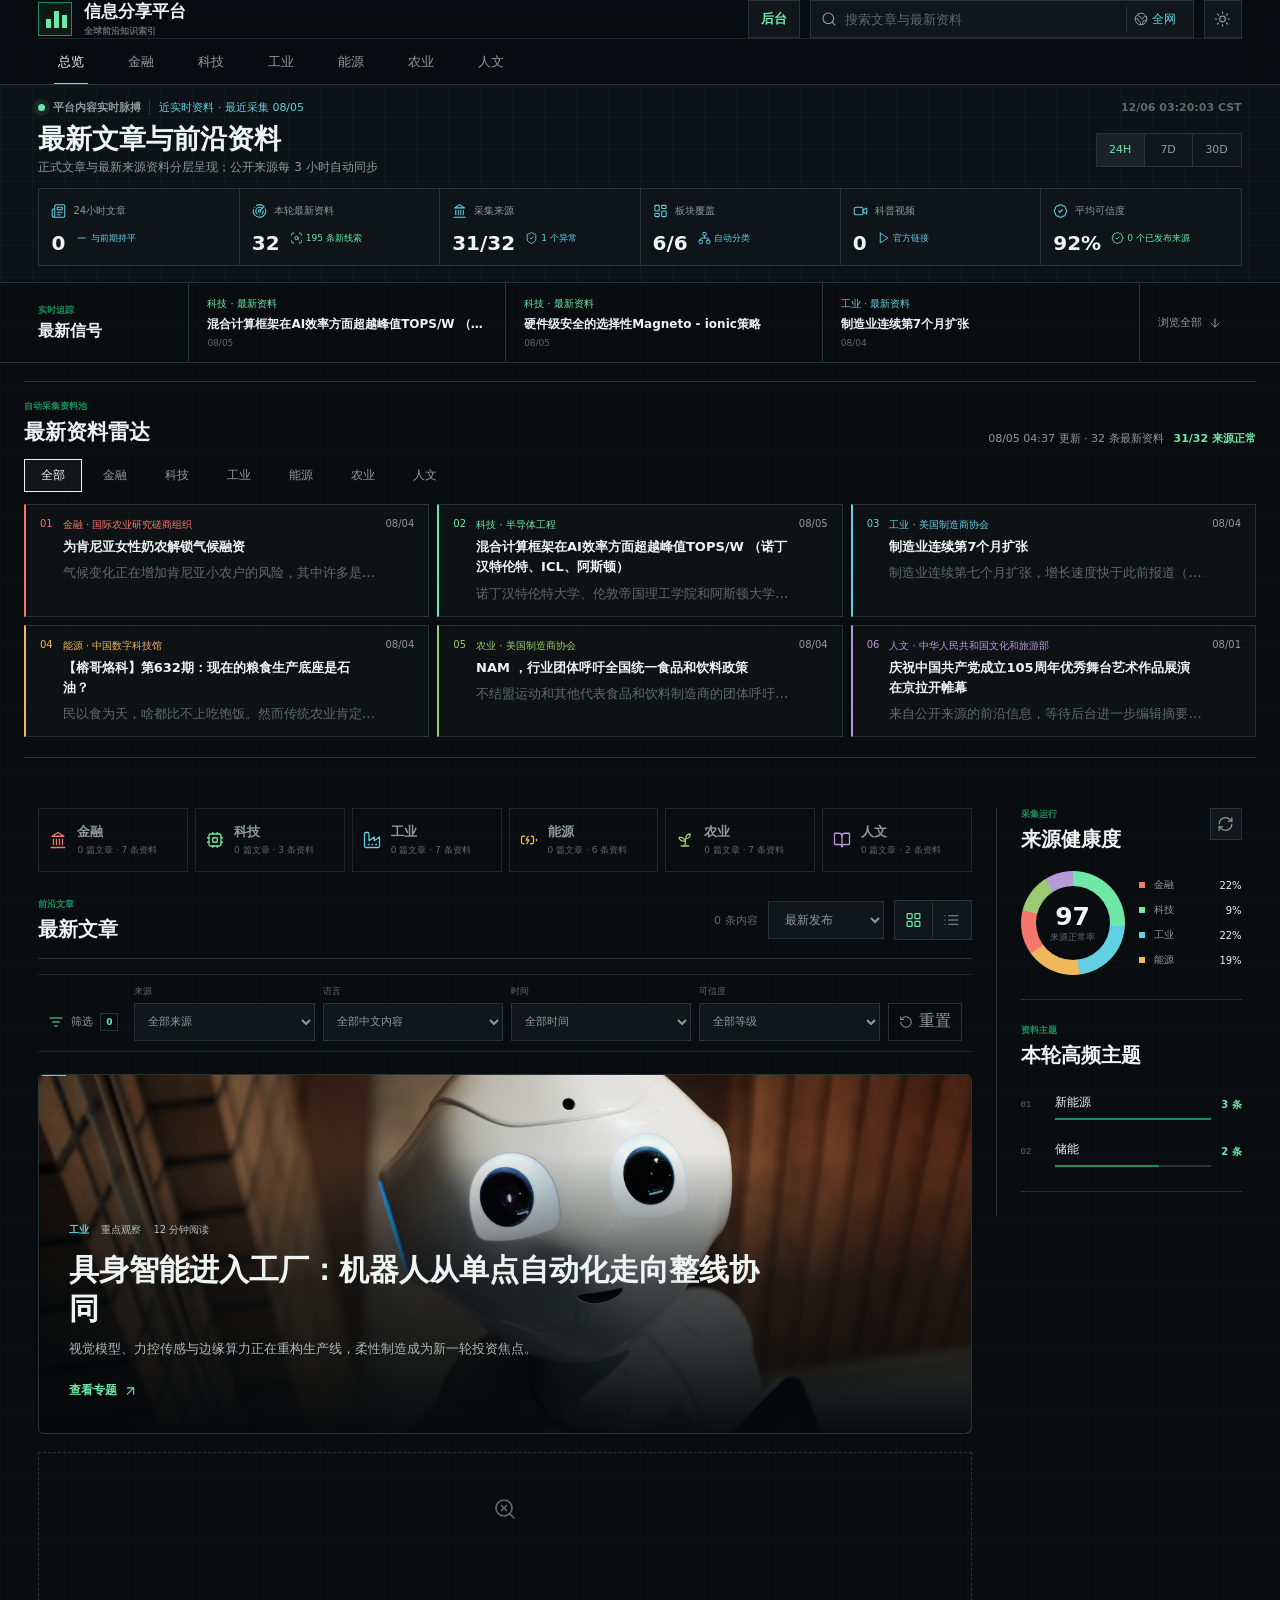
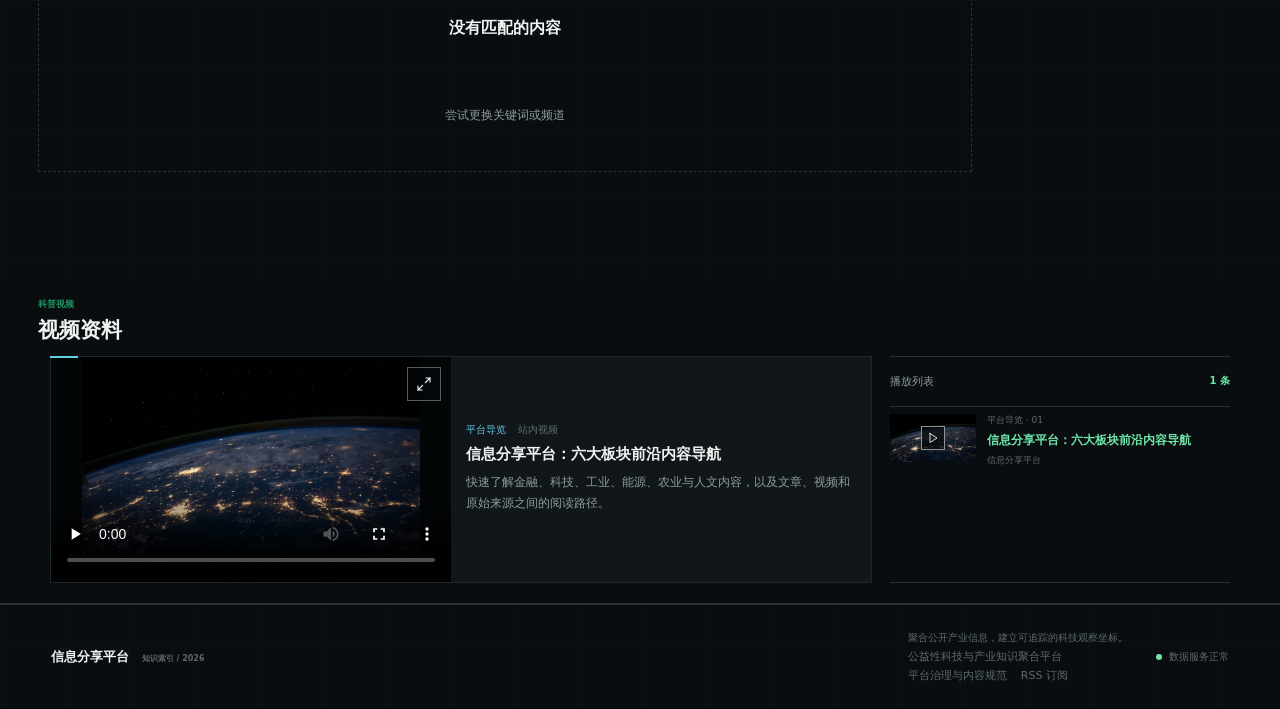
==== index.html @ 9c8ed59a "Refresh stale PWA pages after updates" ====
<!doctype html>
<html lang="zh-CN">
<head>
  <meta charset="UTF-8">
  <meta name="viewport" content="width=device-width, initial-scale=1.0">
  <meta name="description" content="信息分享平台 - 全球前沿知识聚合平台">
  <meta name="robots" content="index,follow,max-image-preview:large">
  <meta property="og:type" content="website">
  <meta property="og:site_name" content="信息分享平台">
  <meta property="og:title" content="信息分享平台 | 全球前沿知识聚合平台">
  <meta property="og:description" content="聚合金融、科技、工业、能源、农业与人文前沿信息。">
  <meta property="og:url" content="https://gzxkjpt.eu.org/">
  <meta name="twitter:card" content="summary_large_image">
  <meta name="theme-color" content="#090d10">
  <link rel="canonical" href="https://gzxkjpt.eu.org/">
  <link rel="alternate" type="application/rss+xml" title="信息分享平台 RSS" href="feed.xml">
  <link rel="alternate" type="application/feed+json" title="信息分享平台 JSON Feed" href="feed.json">
  <link rel="search" type="application/opensearchdescription+xml" title="搜索信息分享平台" href="opensearch.xml">
  <link rel="manifest" href="manifest.webmanifest">
  <link rel="icon" type="image/png" sizes="192x192" href="assets/icon-192.png">
  <link rel="apple-touch-icon" href="assets/icon-192.png">
  <title>信息分享平台 | 全球前沿知识聚合平台</title>
  <link rel="stylesheet" href="styles.css?v=17">
  <script src="cloud-config.js" defer></script>
  <script src="assets/vendor/supabase-2.111.0.min.js" defer></script>
  <script src="cloud.js" defer></script>
  <script src="content-service.js?v=12" defer></script>
  <script src="intelligence-service.js?v=1" defer></script>
  <script src="assets/vendor/lucide-0.468.0.min.js" defer></script>
  <script src="assets/vendor/hls-1.6.13.min.js" defer></script>
  <script src="pwa.js?v=3" defer></script>
  <script src="app.js?v=16" defer></script>
  <script id="siteStructuredData" type="application/ld+json">{"@context":"https://schema.org","@type":"WebSite","name":"信息分享平台","url":"https://gzxkjpt.eu.org/"}</script>
</head>
<body>
  <div class="scanline" aria-hidden="true"></div>

  <header class="topbar">
    <a class="brand" href="index.html" aria-label="信息分享平台首页">
      <span class="brand-mark" aria-hidden="true"><span></span><span></span><span></span></span>
      <span class="brand-copy">
        <strong>信息分享平台</strong>
        <small>全球前沿知识索引</small>
      </span>
    </a>

    <nav class="primary-nav" aria-label="内容频道">
      <a class="nav-tab is-active" href="index.html">总览</a>
      <a class="nav-tab" href="category.html?category=金融">金融</a>
      <a class="nav-tab" href="category.html?category=科技">科技</a>
      <a class="nav-tab" href="category.html?category=工业">工业</a>
      <a class="nav-tab" href="category.html?category=能源">能源</a>
      <a class="nav-tab" href="category.html?category=农业">农业</a>
      <a class="nav-tab" href="category.html?category=人文">人文</a>
    </nav>

    <div class="top-actions">
      <a class="admin-entry" href="admin.html" title="进入平台后台">后台</a>
      <label class="search-box" aria-label="搜索内容">
        <i data-lucide="search" aria-hidden="true"></i>
        <input id="searchInput" type="search" placeholder="搜索文章与最新资料" autocomplete="off">
        <button id="clearSearch" class="clear-search" type="button" aria-label="清空搜索" title="清空搜索">
          <i data-lucide="x" aria-hidden="true"></i>
        </button>
        <button id="externalSearchLauncher" class="external-search-launcher" type="button" aria-label="搜索站外权威资料" title="搜索站外权威资料">
          <i data-lucide="globe-2" aria-hidden="true"></i><span>全网</span>
        </button>
      </label>
      <button id="installApp" class="icon-button" type="button" aria-label="安装到设备" title="安装到设备" hidden>
        <i data-lucide="download" aria-hidden="true"></i>
      </button>
      <button id="themeToggle" class="icon-button" type="button" aria-label="切换显示模式" title="切换显示模式">
        <i data-lucide="sun" aria-hidden="true"></i>
      </button>
    </div>
  </header>

  <main>
    <section class="pulse-band" aria-labelledby="pulseTitle">
      <div class="section-kicker">
        <span class="live-dot" aria-hidden="true"></span>
        <span>平台内容实时脉搏</span>
        <span id="pulseFreshness" class="pulse-freshness">平台实时计算 · 来源每日同步</span>
        <time id="currentTime"></time>
      </div>

      <div class="pulse-heading">
        <div>
          <h1 id="pulseTitle">最新文章与前沿资料</h1>
          <p>文章优先呈现，来源资料每日自动同步；数据统计仅作为阅读辅助</p>
        </div>
        <div class="range-control" role="group" aria-label="趋势时间范围">
          <button class="range-button is-active" data-range="24h">24H</button>
          <button class="range-button" data-range="7d">7D</button>
          <button class="range-button" data-range="30d">30D</button>
        </div>
      </div>

      <div class="metrics-layout">
        <div class="metrics-grid" aria-label="平台内容实时统计">
          <article class="metric">
            <div class="metric-label"><i data-lucide="radio-tower"></i><span>近24小时新增</span></div>
            <strong>--</strong>
            <span class="metric-trend neutral"><i data-lucide="activity"></i> 正在计算</span>
            <small>当前公开内容</small>
          </article>
          <article class="metric">
            <div class="metric-label"><i data-lucide="calendar-range"></i><span>近7日新增</span></div>
            <strong>--</strong>
            <span class="metric-trend neutral"><i data-lucide="activity"></i> 正在计算</span>
            <small>滚动时间窗口</small>
          </article>
          <article class="metric">
            <div class="metric-label"><i data-lucide="landmark"></i><span>权威来源</span></div>
            <strong>--</strong>
            <span class="metric-trend neutral"><i data-lucide="shield-check"></i> 正在核验</span>
            <small>高可信公开机构</small>
          </article>
          <article class="metric">
            <div class="metric-label"><i data-lucide="layout-dashboard"></i><span>板块覆盖</span></div>
            <strong>--</strong>
            <span class="metric-trend neutral"><i data-lucide="network"></i> 正在计算</span>
            <small>当前启用板块</small>
          </article>
          <article class="metric">
            <div class="metric-label"><i data-lucide="video"></i><span>科普视频</span></div>
            <strong>--</strong>
            <span class="metric-trend neutral"><i data-lucide="play"></i> 正在计算</span>
            <small>已确认展示权限</small>
          </article>
          <article class="metric">
            <div class="metric-label"><i data-lucide="badge-check"></i><span>平均可信度</span></div>
            <strong>--</strong>
            <span class="metric-trend neutral"><i data-lucide="scan-search"></i> 正在计算</span>
            <small>公开内容平均值</small>
          </article>
        </div>

        <div class="pulse-chart" aria-label="平台内容更新趋势图">
          <div class="chart-head">
            <div>
              <span id="chartMetricLabel">内容更新活跃度</span>
              <strong id="chartValue">0 条</strong>
            </div>
            <span id="chartDelta" class="positive">正在计算</span>
          </div>
          <svg id="trendChart" viewBox="0 0 620 150" role="img" aria-label="平台内容更新折线趋势">
            <g class="chart-grid">
              <line x1="0" y1="20" x2="620" y2="20"></line>
              <line x1="0" y1="75" x2="620" y2="75"></line>
              <line x1="0" y1="130" x2="620" y2="130"></line>
            </g>
            <path id="chartArea" class="chart-area" d=""></path>
            <polyline id="chartLine" class="chart-line" points=""></polyline>
            <g id="chartDots"></g>
          </svg>
          <div id="chartLabels" class="chart-labels"></div>
        </div>
      </div>
      <div class="pulse-category-map">
        <div class="pulse-category-head">
          <span>六板块内容活跃度</span>
          <small id="pulseCoverage">按当前公开内容计算</small>
        </div>
        <div id="pulseCategoryBars" class="pulse-category-bars" aria-label="六板块公开内容数量"></div>
      </div>
    </section>

    <section class="latest-strip" aria-labelledby="latestSignalsTitle">
      <div class="latest-strip-title">
        <span>实时追踪</span>
        <strong id="latestSignalsTitle">最新信号</strong>
      </div>
      <div id="latestSignals" class="latest-signals"></div>
      <a class="latest-all" href="#stories">浏览全部 <i data-lucide="arrow-down"></i></a>
    </section>

    <section class="intelligence-radar" aria-labelledby="intelligenceRadarTitle">
      <div class="intelligence-radar-head">
        <div>
          <div class="section-label">自动采集资料池</div>
          <h2 id="intelligenceRadarTitle">最新资料雷达</h2>
        </div>
        <div class="intelligence-radar-status">
          <span id="intelligenceRadarFreshness">正在连接最新资料</span>
          <strong id="intelligenceRadarHealth">--</strong>
        </div>
      </div>
      <div id="intelligenceRadarTabs" class="intelligence-radar-tabs" role="group" aria-label="最新资料板块"></div>
      <div id="intelligenceRadarGrid" class="intelligence-radar-grid" aria-live="polite"></div>
      <div id="intelligenceRadarEmpty" class="intelligence-radar-empty" hidden>当前条件下没有匹配的最新资料</div>
    </section>

    <div class="content-shell">
      <section class="feed-section" aria-labelledby="feedTitle">
        <div class="feed-toolbar">
          <div>
            <div class="section-label">前沿文章</div>
            <h2 id="feedTitle">最新文章</h2>
          </div>
          <div class="feed-controls">
            <span id="resultCount" class="result-count">0 条内容</span>
            <select id="sortSelect" aria-label="内容排序">
              <option value="latest">最新发布</option>
              <option value="hot">热度优先</option>
              <option value="read">深度优先</option>
            </select>
            <div class="view-switch" role="group" aria-label="内容布局">
              <button class="view-button is-active" data-view="grid" aria-label="网格视图" title="网格视图">
                <i data-lucide="layout-grid"></i>
              </button>
              <button class="view-button" data-view="list" aria-label="列表视图" title="列表视图">
                <i data-lucide="list"></i>
              </button>
            </div>
          </div>
        </div>

        <div id="categoryDirectory" class="category-directory" aria-label="按板块浏览内容"></div>

        <div class="discovery-filters" aria-label="内容筛选条件">
          <div class="filter-heading"><i data-lucide="list-filter"></i><span>筛选</span><b id="activeFilterCount">0</b></div>
          <label><span>来源</span><select id="sourceFilter"><option value="all">全部来源</option></select></label>
          <label><span>语言</span><select id="languageFilter"><option value="all">全部中文内容</option><option value="zh-CN">中文</option></select></label>
          <label><span>时间</span><select id="periodFilter"><option value="all">全部时间</option><option value="24h">最近 24 小时</option><option value="7d">最近 7 天</option><option value="30d">最近 30 天</option></select></label>
          <label><span>可信度</span><select id="trustFilter"><option value="all">全部等级</option><option value="high">高可信 85+</option><option value="standard">可核验 70-84</option><option value="low">待核验 70 以下</option></select></label>
          <button id="resetFilters" class="reset-filters" type="button"><i data-lucide="rotate-ccw"></i><span>重置</span></button>
        </div>

        <article class="featured-story">
          <img src="assets/robotics.jpg" alt="工业机械臂在智能工厂中协同作业">
          <div class="featured-overlay">
            <div class="story-meta">
              <span class="category-tag">先进制造</span>
              <span>重点观察</span>
              <span>12 分钟阅读</span>
            </div>
            <h2>具身智能进入工厂：机器人从单点自动化走向整线协同</h2>
            <p>视觉模型、力控传感与边缘算力正在重构生产线，柔性制造成为新一轮投资焦点。</p>
            <a href="#stories" class="featured-link">查看专题 <i data-lucide="arrow-up-right"></i></a>
          </div>
        </article>

        <div id="emptyState" class="empty-state" hidden>
          <i data-lucide="search-x"></i>
          <strong>没有匹配的内容</strong>
          <span>尝试更换关键词或频道</span>
        </div>
        <div id="stories" class="story-grid" aria-live="polite"></div>
        <div class="feed-pagination">
          <button id="loadMoreStories" class="load-more-stories" type="button">
            <span>加载更多内容</span>
            <i data-lucide="chevron-down" aria-hidden="true"></i>
          </button>
        </div>
      </section>

      <aside class="insight-rail" aria-label="产业洞察">
        <section class="rail-section">
          <div class="rail-heading">
            <div>
              <div class="section-label">采集运行</div>
              <h2>来源健康度</h2>
            </div>
            <button class="icon-button small" type="button" aria-label="刷新最新资料" title="刷新最新资料" id="refreshSignals">
              <i data-lucide="refresh-cw"></i>
            </button>
          </div>
          <div class="signal-chart">
            <div class="donut" aria-label="采集来源健康度">
              <div><strong>--</strong><span>来源正常率</span></div>
            </div>
            <div class="signal-legend">
              <span><i class="legend-ai"></i>人工智能 <b>31%</b></span>
              <span><i class="legend-mfg"></i>先进制造 <b>27%</b></span>
              <span><i class="legend-energy"></i>新能源 <b>24%</b></span>
              <span><i class="legend-chip"></i>半导体 <b>18%</b></span>
            </div>
          </div>
        </section>

        <section class="rail-section">
          <div class="section-label">资料主题</div>
          <h2>本轮高频主题</h2>
          <ol class="topic-list"></ol>
        </section>

        <section class="rail-section event-section">
          <div class="section-label">来源状态</div>
          <h2>最近采集结果</h2>
          <div class="event-list"></div>
        </section>

        <a class="briefing-panel" href="feed.xml" title="订阅平台 RSS">
          <i data-lucide="radio-tower"></i>
          <div>
            <strong>订阅最新文章</strong>
            <span>RSS 自动获取公开内容</span>
          </div>
          <i data-lucide="arrow-up-right"></i>
        </a>
      </aside>
    </div>

    <section id="videoHub" class="video-hub" aria-labelledby="videoHubTitle">
      <div class="video-hub-inner">
        <div class="video-hub-heading">
          <div>
            <div class="section-label">科普视频</div>
            <h2 id="videoHubTitle">视频资料</h2>
          </div>
          <p>播放平台导览与已发布文章中的授权视频，视频来源和正文资料保持可追溯。</p>
        </div>
        <div class="video-hub-layout">
          <div class="video-feature">
            <div id="homeVideoScreen" class="home-video-screen" aria-live="polite"></div>
            <div class="home-video-detail">
              <div class="home-video-meta"><span id="homeVideoCategory">平台导览</span><span id="homeVideoKind">站内视频</span></div>
              <h3 id="homeVideoTitle">信息分享平台：六大板块前沿内容导航</h3>
              <p id="homeVideoDescription">了解平台的内容范围、阅读方式与视频资料功能。</p>
              <div id="homeVideoActions" class="home-video-actions"></div>
            </div>
          </div>
          <div class="video-playlist-panel">
            <div class="video-playlist-head">
              <span>播放列表</span>
              <strong id="homeVideoCount">1 条</strong>
            </div>
            <div id="homeVideoPlaylist" class="home-video-playlist"></div>
          </div>
        </div>
      </div>
    </section>
  </main>

  <footer>
    <div class="footer-brand">信息分享平台 <span>知识索引 / 2026</span></div>
    <div class="footer-copy">
      <p id="footerDescription">聚合公开产业信息，建立可追踪的科技观察坐标。</p>
      <small id="footerNotice">公益性科技与产业知识聚合平台</small>
      <div class="footer-links">
        <a href="governance.html">平台治理与内容规范</a>
        <a href="feed.xml">RSS 订阅</a>
        <a id="footerContact" hidden></a>
      </div>
    </div>
    <div class="footer-status"><span></span> 数据服务正常</div>
  </footer>

  <div id="toast" class="toast" role="status" aria-live="polite"></div>
</body>
</html>
---- styles.css ----
:root {
  --bg: #090d10;
  --surface: #10161a;
  --surface-2: #151d21;
  --surface-3: #1a2428;
  --line: #263339;
  --line-soft: #1c272c;
  --text: #edf4f2;
  --muted: #8d9b9c;
  --faint: #5e6a6c;
  --green: #6ee7a8;
  --green-deep: #1c8e5d;
  --cyan: #63cfe3;
  --amber: #f0b85a;
  --red: #f4776b;
  --lime: #9acb70;
  --violet: #b79ad8;
  --page-x: clamp(18px, 4vw, 64px);
  --radius: 6px;
}

* {
  box-sizing: border-box;
}

[hidden] {
  display: none !important;
}

html {
  scroll-behavior: smooth;
}

body {
  margin: 0;
  min-width: 0;
  overflow-x: clip;
  background: var(--bg);
  color: var(--text);
  font-family: "Segoe UI", "Microsoft YaHei", system-ui, sans-serif;
  letter-spacing: 0;
}

button,
input,
select {
  color: inherit;
  font: inherit;
  letter-spacing: 0;
}

button,
a,
select {
  -webkit-tap-highlight-color: transparent;
}

button {
  border: 0;
}

a {
  color: inherit;
  text-decoration: none;
}

img {
  display: block;
  max-width: 100%;
}

.scanline {
  position: fixed;
  inset: 0;
  z-index: 99;
  pointer-events: none;
  opacity: 0.16;
  background-image: linear-gradient(rgba(255, 255, 255, 0.025) 1px, transparent 1px);
  background-size: 100% 4px;
}

.topbar {
  position: sticky;
  top: 0;
  z-index: 50;
  display: grid;
  grid-template-columns: auto minmax(0, 1fr) auto;
  align-items: center;
  min-height: 72px;
  padding: 0 var(--page-x);
  border-bottom: 1px solid var(--line);
  background: rgba(9, 13, 16, 0.94);
  backdrop-filter: blur(18px);
}

.brand {
  display: inline-flex;
  align-items: center;
  gap: 12px;
  min-width: 210px;
}

.brand-mark {
  position: relative;
  display: grid;
  grid-template-columns: repeat(3, 5px);
  align-items: end;
  gap: 3px;
  width: 34px;
  height: 34px;
  padding: 7px;
  border: 1px solid var(--green-deep);
  background: #0d1a15;
}

.brand-mark span {
  background: var(--green);
}

.brand-mark span:nth-child(1) { height: 9px; }
.brand-mark span:nth-child(2) { height: 17px; }
.brand-mark span:nth-child(3) { height: 13px; }

.brand-copy {
  display: grid;
  gap: 2px;
}

.brand-copy strong {
  font-size: 17px;
  font-weight: 700;
}

.brand-copy small {
  color: var(--faint);
  font-size: 9px;
  font-weight: 700;
}

.primary-nav {
  display: flex;
  align-self: stretch;
  justify-content: center;
  gap: 4px;
  overflow: hidden;
  overscroll-behavior-inline: contain;
}

.nav-tab {
  position: relative;
  display: inline-flex;
  align-items: center;
  justify-content: center;
  min-width: 82px;
  padding: 0 14px;
  background: transparent;
  color: var(--muted);
  cursor: pointer;
}

.nav-tab::after {
  position: absolute;
  right: 16px;
  bottom: -1px;
  left: 16px;
  height: 2px;
  background: var(--category-color, var(--green));
  content: "";
  opacity: 0;
  transform: scaleX(0.4);
  transition: 180ms ease;
}

.nav-tab:hover,
.nav-tab.is-active {
  color: var(--text);
}

.nav-tab.is-active::after {
  opacity: 1;
  transform: scaleX(1);
}

.top-actions {
  display: flex;
  align-items: center;
  gap: 10px;
}

.admin-entry {
  display: inline-flex;
  align-items: center;
  justify-content: center;
  height: 38px;
  padding: 0 12px;
  border: 1px solid var(--line);
  background: var(--surface);
  color: var(--green);
  font-size: 13px;
  font-weight: 700;
}

.admin-entry:hover {
  border-color: var(--green-deep);
}

.search-box {
  display: flex;
  align-items: center;
  width: min(31vw, 430px);
  height: 38px;
  padding: 0 10px;
  border: 1px solid var(--line);
  background: var(--surface);
}

.search-box:focus-within {
  border-color: var(--green-deep);
  box-shadow: 0 0 0 2px rgba(110, 231, 168, 0.08);
}

.search-box svg {
  width: 16px;
  color: var(--muted);
}

.search-box input {
  min-width: 0;
  flex: 1;
  border: 0;
  outline: 0;
  background: transparent;
  padding: 0 8px;
  font-size: 13px;
}

.search-box input::placeholder {
  color: var(--faint);
}

.clear-search {
  display: none;
  width: 24px;
  height: 24px;
  align-items: center;
  justify-content: center;
  background: transparent;
  color: var(--muted);
  cursor: pointer;
}

.clear-search.is-visible {
  display: flex;
}

.clear-search svg {
  width: 14px;
}

.external-search-launcher {
  display: inline-flex;
  height: 26px;
  flex: 0 0 auto;
  align-items: center;
  gap: 4px;
  padding: 0 7px;
  border-left: 1px solid var(--line);
  background: transparent;
  color: var(--cyan);
  font-size: 12px;
  cursor: pointer;
}

.external-search-launcher:hover {
  color: var(--text);
}

.external-search-launcher svg {
  width: 14px;
}

.icon-button,
.view-button {
  display: inline-flex;
  width: 38px;
  height: 38px;
  flex: 0 0 auto;
  align-items: center;
  justify-content: center;
  border: 1px solid var(--line);
  background: var(--surface);
  color: var(--muted);
  cursor: pointer;
}

.icon-button:hover,
.view-button:hover,
.view-button.is-active {
  border-color: var(--green-deep);
  color: var(--green);
}

.icon-button svg,
.view-button svg {
  width: 17px;
}

.icon-button.small {
  width: 32px;
  height: 32px;
}

.pulse-band {
  position: relative;
  overflow: hidden;
  padding: 26px var(--page-x) 30px;
  border-bottom: 1px solid var(--line);
  background-color: #0c1215;
  background-image:
    linear-gradient(rgba(99, 207, 227, 0.045) 1px, transparent 1px),
    linear-gradient(90deg, rgba(99, 207, 227, 0.045) 1px, transparent 1px);
  background-size: 32px 32px;
}

.pulse-band::after {
  position: absolute;
  top: 0;
  bottom: 0;
  left: -18%;
  width: 18%;
  background: linear-gradient(90deg, transparent, rgba(99, 207, 227, 0.07), transparent);
  content: "";
  pointer-events: none;
  animation: pulse-scan 7s linear infinite;
}

.pulse-band > * {
  position: relative;
  z-index: 1;
}

@keyframes pulse-scan {
  to { transform: translateX(660%); }
}

.section-kicker {
  display: flex;
  align-items: center;
  gap: 8px;
  color: var(--muted);
  font-size: 11px;
  font-weight: 700;
  text-transform: uppercase;
}

.section-kicker time {
  margin-left: auto;
  color: var(--faint);
  font-variant-numeric: tabular-nums;
}

.pulse-freshness {
  padding-left: 9px;
  border-left: 1px solid var(--line);
  color: var(--cyan);
  font-weight: 500;
  text-transform: none;
}

.live-dot {
  width: 7px;
  height: 7px;
  border-radius: 50%;
  background: var(--green);
  box-shadow: 0 0 0 5px rgba(110, 231, 168, 0.1);
  animation: pulse 2s infinite;
}

@keyframes pulse {
  50% { box-shadow: 0 0 0 9px rgba(110, 231, 168, 0); }
}

.pulse-heading {
  display: flex;
  align-items: flex-end;
  justify-content: space-between;
  gap: 20px;
  margin: 12px 0 20px;
}

.pulse-heading h1 {
  margin: 0;
  max-width: 720px;
  font-size: clamp(28px, 4vw, 46px);
  font-weight: 650;
  line-height: 1.12;
}

.pulse-heading p {
  margin: 9px 0 0;
  color: var(--muted);
  font-size: 14px;
}

.range-control,
.view-switch {
  display: flex;
  border: 1px solid var(--line);
  background: var(--surface);
}

.range-button {
  min-width: 48px;
  height: 32px;
  padding: 0 10px;
  border-right: 1px solid var(--line);
  background: transparent;
  color: var(--muted);
  font-size: 11px;
  cursor: pointer;
}

.range-button:last-child {
  border-right: 0;
}

.range-button:hover,
.range-button.is-active {
  background: var(--surface-3);
  color: var(--green);
}

.metrics-layout {
  display: grid;
  grid-template-columns: minmax(0, 1fr) minmax(390px, 0.86fr);
  gap: clamp(28px, 4vw, 56px);
  align-items: stretch;
}

.metrics-grid {
  display: grid;
  grid-template-columns: repeat(3, minmax(0, 1fr));
  border-top: 1px solid var(--line);
  border-left: 1px solid var(--line);
}

.metric {
  position: relative;
  min-height: 104px;
  padding: 14px 16px;
  border-right: 1px solid var(--line);
  border-bottom: 1px solid var(--line);
  background: rgba(16, 22, 26, 0.75);
  animation: metric-enter 420ms ease both;
}

.metric:nth-child(2) { animation-delay: 45ms; }
.metric:nth-child(3) { animation-delay: 90ms; }
.metric:nth-child(4) { animation-delay: 135ms; }
.metric:nth-child(5) { animation-delay: 180ms; }
.metric:nth-child(6) { animation-delay: 225ms; }

@keyframes metric-enter {
  from { opacity: 0; transform: translateY(8px); }
}

.metric-label {
  display: flex;
  align-items: center;
  gap: 7px;
  color: var(--muted);
  font-size: 12px;
}

.metric-label svg {
  width: 15px;
  color: var(--cyan);
}

.metric > strong {
  display: inline-block;
  margin-top: 11px;
  font-size: 27px;
  font-weight: 600;
  font-variant-numeric: tabular-nums;
}

.metric-trend {
  display: inline-flex;
  align-items: center;
  gap: 3px;
  margin-left: 8px;
  font-size: 11px;
}

.metric-trend svg {
  width: 13px;
}

.positive { color: var(--green); }
.negative { color: var(--amber); }
.neutral { color: var(--cyan); }

.metric small {
  display: block;
  margin-top: 5px;
  color: var(--faint);
  font-size: 10px;
}

.pulse-chart {
  display: flex;
  min-height: 216px;
  flex-direction: column;
  justify-content: space-between;
  padding: 20px 0 0;
  border-top: 1px solid var(--line);
  border-bottom: 1px solid var(--line);
}

.chart-head {
  display: flex;
  align-items: flex-start;
  justify-content: space-between;
}

.chart-head > div {
  display: grid;
  gap: 5px;
}

.chart-head span {
  color: var(--muted);
  font-size: 11px;
}

.chart-head strong {
  font-size: 27px;
  font-weight: 600;
}

.chart-head > span {
  color: var(--green);
}

#trendChart {
  width: 100%;
  height: 126px;
  overflow: visible;
}

.chart-grid line {
  stroke: var(--line);
  stroke-width: 1;
  stroke-dasharray: 3 6;
}

.chart-line {
  fill: none;
  stroke: var(--cyan);
  stroke-width: 2.5;
  vector-effect: non-scaling-stroke;
  stroke-dasharray: 900;
  stroke-dashoffset: 900;
  animation: chart-draw 900ms ease forwards;
}

@keyframes chart-draw {
  to { stroke-dashoffset: 0; }
}

.chart-area {
  fill: rgba(99, 207, 227, 0.08);
  stroke: none;
  animation: chart-area-in 700ms ease both;
}

@keyframes chart-area-in {
  from { opacity: 0; }
}

.chart-dot {
  fill: var(--bg);
  stroke: var(--cyan);
  stroke-width: 2;
  animation: chart-dot-live 2.4s ease-in-out infinite;
}

@keyframes chart-dot-live {
  50% { fill: var(--cyan); filter: drop-shadow(0 0 5px var(--cyan)); }
}

.chart-labels {
  display: flex;
  justify-content: space-between;
  padding: 0 0 12px;
  color: var(--faint);
  font-size: 9px;
}

.pulse-category-map {
  margin-top: 18px;
  padding-top: 14px;
  border-top: 1px solid var(--line-soft);
}

.pulse-category-head {
  display: flex;
  align-items: center;
  justify-content: space-between;
  gap: 16px;
  margin-bottom: 11px;
  color: var(--muted);
  font-size: 10px;
}

.pulse-category-head small { color: var(--faint); font-size: 9px; }

.pulse-category-bars {
  display: grid;
  grid-template-columns: repeat(6, minmax(0, 1fr));
  gap: 12px;
}

.pulse-category-item {
  display: grid;
  min-width: 0;
  gap: 7px;
  color: var(--muted);
  font-size: 10px;
}

.pulse-category-item > span {
  display: flex;
  align-items: center;
  justify-content: space-between;
  gap: 8px;
}

.pulse-category-item strong {
  color: var(--category-color, var(--green));
  font-size: 11px;
  font-variant-numeric: tabular-nums;
}

.pulse-category-track {
  height: 3px;
  overflow: hidden;
  background: var(--line);
}

.pulse-category-track i {
  display: block;
  width: var(--activity);
  height: 100%;
  background: var(--category-color, var(--green));
  box-shadow: 0 0 8px color-mix(in srgb, var(--category-color, var(--green)) 60%, transparent);
  transform-origin: left;
  animation: category-activity-in 800ms ease both;
}

@keyframes category-activity-in {
  from { transform: scaleX(0); }
}

.latest-strip {
  display: grid;
  grid-template-columns: 150px minmax(0, 1fr) auto;
  align-items: stretch;
  max-width: 1660px;
  margin: 0 auto;
  padding: 0 var(--page-x);
  border-bottom: 1px solid var(--line);
}

.latest-strip-title,
.latest-all {
  display: flex;
  flex-direction: column;
  justify-content: center;
  padding: 18px 20px 18px 0;
}

.latest-strip-title span {
  color: var(--green-deep);
  font-size: 9px;
  font-weight: 800;
}

.latest-strip-title strong {
  margin-top: 4px;
  font-size: 16px;
}

.latest-signals {
  display: grid;
  grid-template-columns: repeat(3, minmax(0, 1fr));
}

.latest-signals a {
  display: grid;
  min-width: 0;
  gap: 5px;
  padding: 16px 18px;
  border-left: 1px solid var(--line);
}

.latest-signals a:hover {
  background: var(--surface);
}

.latest-signals span {
  color: var(--category-color, var(--green));
  font-size: 10px;
}

.latest-signals strong {
  overflow: hidden;
  font-size: 12px;
  font-weight: 600;
  text-overflow: ellipsis;
  white-space: nowrap;
}

.latest-signals time {
  color: var(--faint);
  font-size: 9px;
}

.latest-all {
  flex-direction: row;
  align-items: center;
  gap: 6px;
  padding-left: 18px;
  border-left: 1px solid var(--line);
  color: var(--muted);
  font-size: 11px;
}

.latest-all:hover {
  color: var(--green);
}

.latest-all svg {
  width: 14px;
}

.video-hub {
  border-bottom: 1px solid var(--line);
  background: #0b1114;
}

.video-hub-inner {
  max-width: 1280px;
  margin: 0 auto;
  padding: 28px var(--page-x) 32px;
}

.video-hub-heading {
  display: flex;
  align-items: flex-end;
  justify-content: space-between;
  gap: 28px;
  margin-bottom: 20px;
}

.video-hub-heading h2 {
  margin: 0;
  font-size: 24px;
  font-weight: 600;
}

.video-hub-heading p {
  max-width: 620px;
  margin: 0;
  color: var(--muted);
  font-size: 12px;
  line-height: 1.7;
  text-align: right;
}

.video-hub-layout {
  display: grid;
  grid-template-columns: minmax(360px, 560px) minmax(280px, 420px);
  justify-content: center;
  gap: 20px;
}

.video-feature {
  min-width: 0;
  border: 1px solid var(--line);
  background: var(--surface);
}

.home-video-screen {
  position: relative;
  width: 100%;
  aspect-ratio: 16 / 9;
  overflow: hidden;
  background: #030607;
}

.home-video-expand {
  position: absolute;
  top: 10px;
  right: 10px;
  z-index: 4;
  display: inline-flex;
  width: 34px;
  height: 34px;
  align-items: center;
  justify-content: center;
  border: 1px solid rgba(255, 255, 255, 0.34);
  background: rgba(4, 8, 10, 0.78);
  color: #fff;
  cursor: zoom-in;
}

.home-video-expand:hover { border-color: var(--green); color: var(--green); }
.home-video-expand svg { width: 16px; }

.home-video-screen:fullscreen {
  display: grid;
  width: 100vw;
  height: 100vh;
  aspect-ratio: auto;
  place-items: center;
  background: #000;
}

.home-video-screen:fullscreen video,
.home-video-screen:fullscreen iframe,
.home-video-screen:fullscreen .home-video-external {
  width: 100%;
  height: 100%;
  object-fit: contain;
}

.home-video-screen:fullscreen .home-video-expand { cursor: zoom-out; }

.home-video-screen video,
.home-video-screen iframe,
.home-video-external,
.home-video-external img {
  width: 100%;
  height: 100%;
  border: 0;
}

.home-video-screen video,
.home-video-external img {
  object-fit: contain;
}

.home-video-loading {
  position: absolute;
  inset: 0;
  z-index: 2;
  display: grid;
  place-content: center;
  justify-items: center;
  gap: 10px;
  background: rgba(3, 6, 7, 0.72);
  color: var(--muted);
  font-size: 11px;
  pointer-events: none;
}

.home-video-loading svg {
  width: 22px;
  color: var(--green);
  animation: video-loading-spin 900ms linear infinite;
}

@keyframes video-loading-spin {
  to { transform: rotate(360deg); }
}

.home-video-external {
  position: relative;
  display: block;
  color: inherit;
}

.home-video-external::after {
  position: absolute;
  inset: 0;
  background: rgba(3, 6, 7, 0.5);
  content: "";
}

.home-video-external span {
  position: absolute;
  top: 50%;
  left: 50%;
  z-index: 1;
  display: inline-flex;
  align-items: center;
  gap: 8px;
  padding: 12px 16px;
  border: 1px solid var(--green-deep);
  background: rgba(9, 13, 16, 0.92);
  color: var(--green);
  font-size: 12px;
  font-weight: 700;
  transform: translate(-50%, -50%);
}

.home-video-external svg {
  width: 16px;
}

.home-video-detail {
  padding: 14px 16px 16px;
}

.home-video-meta {
  display: flex;
  gap: 12px;
  color: var(--faint);
  font-size: 10px;
}

.home-video-meta span:first-child {
  color: var(--cyan);
}

.home-video-detail h3 {
  margin: 8px 0 7px;
  font-size: 16px;
  font-weight: 600;
  line-height: 1.45;
}

.home-video-detail p {
  display: -webkit-box;
  margin: 0;
  overflow: hidden;
  color: var(--muted);
  font-size: 12px;
  line-height: 1.75;
  -webkit-box-orient: vertical;
  -webkit-line-clamp: 2;
}

.home-video-actions {
  display: flex;
  flex-wrap: wrap;
  gap: 16px;
  margin-top: 13px;
}

.home-video-actions:empty {
  display: none;
}

.home-video-actions a {
  display: inline-flex;
  align-items: center;
  gap: 6px;
  color: var(--green);
  font-size: 11px;
  font-weight: 700;
}

.home-video-actions svg {
  width: 14px;
}

.video-playlist-panel {
  min-width: 0;
  border-block: 1px solid var(--line);
}

.video-playlist-head {
  display: flex;
  align-items: center;
  justify-content: space-between;
  min-height: 50px;
  border-bottom: 1px solid var(--line);
  color: var(--muted);
  font-size: 11px;
}

.video-playlist-head strong {
  color: var(--green);
  font-size: 10px;
}

.home-video-playlist {
  display: grid;
  max-height: 430px;
  overflow-y: auto;
  scrollbar-width: thin;
}

.home-video-item {
  display: grid;
  grid-template-columns: 112px minmax(0, 1fr);
  gap: 12px;
  min-width: 0;
  padding: 12px 0;
  border-bottom: 1px solid var(--line-soft);
  background: transparent;
  color: var(--text);
  text-align: left;
  cursor: pointer;
}

.home-video-item:last-child {
  border-bottom: 0;
}

.home-video-item:hover,
.home-video-item.is-active {
  color: var(--green);
}

.home-video-thumb {
  position: relative;
  display: block;
  width: 112px;
  aspect-ratio: 16 / 9;
  overflow: hidden;
  background: var(--surface-2);
}

.home-video-thumb img {
  width: 100%;
  height: 100%;
  object-fit: cover;
  filter: saturate(0.72);
}

.home-video-thumb svg {
  position: absolute;
  top: 50%;
  left: 50%;
  width: 24px;
  height: 24px;
  padding: 5px;
  border: 1px solid rgba(255, 255, 255, 0.55);
  background: rgba(4, 8, 10, 0.72);
  color: #fff;
  transform: translate(-50%, -50%);
}

.home-video-copy {
  display: grid;
  min-width: 0;
  align-content: center;
  gap: 5px;
}

.home-video-copy small,
.home-video-copy em {
  overflow: hidden;
  color: var(--faint);
  font-size: 9px;
  font-style: normal;
  text-overflow: ellipsis;
  white-space: nowrap;
}

.home-video-copy strong {
  display: -webkit-box;
  overflow: hidden;
  color: inherit;
  font-size: 12px;
  font-weight: 600;
  line-height: 1.45;
  -webkit-box-orient: vertical;
  -webkit-line-clamp: 2;
}

.content-shell {
  display: grid;
  grid-template-columns: minmax(0, 1fr) 340px;
  gap: clamp(36px, 5vw, 72px);
  max-width: 1660px;
  margin: 0 auto;
  padding: 48px var(--page-x) 72px;
}

.feed-toolbar {
  display: flex;
  align-items: flex-end;
  justify-content: space-between;
  gap: 20px;
  margin-bottom: 22px;
}

.category-directory {
  display: grid;
  grid-template-columns: repeat(auto-fit, minmax(112px, 1fr));
  gap: 8px;
  margin-bottom: 18px;
}

.category-directory a {
  display: flex;
  min-width: 0;
  min-height: 58px;
  align-items: center;
  gap: 10px;
  padding: 10px 12px;
  border: 1px solid var(--line-soft);
  background: var(--surface);
  color: var(--muted);
  text-align: left;
  cursor: pointer;
}

.category-directory a:hover,
.category-directory a.is-active {
  border-color: var(--category-color, var(--green-deep));
  color: var(--text);
}

.category-directory svg {
  width: 18px;
  flex: 0 0 auto;
  color: var(--category-color, var(--green));
}

.category-directory span {
  display: grid;
  min-width: 0;
  gap: 3px;
}

.category-directory strong {
  font-size: 13px;
}

.category-directory small {
  color: var(--faint);
  font-size: 9px;
}

.discovery-filters {
  display: grid;
  grid-template-columns: auto repeat(4, minmax(105px, 1fr)) auto;
  align-items: end;
  gap: 8px;
  margin-bottom: 22px;
  padding: 12px;
  border-block: 1px solid var(--line-soft);
}

.filter-heading {
  display: flex;
  min-height: 38px;
  align-items: center;
  gap: 7px;
  padding-right: 8px;
  color: var(--muted);
  font-size: 11px;
}

.filter-heading svg {
  width: 16px;
  color: var(--green);
}

.filter-heading b {
  display: grid;
  min-width: 18px;
  height: 18px;
  place-items: center;
  border: 1px solid var(--line);
  color: var(--green);
  font-size: 9px;
}

.discovery-filters label {
  display: grid;
  gap: 5px;
  min-width: 0;
}

.discovery-filters label > span {
  color: var(--faint);
  font-size: 9px;
}

.discovery-filters select {
  width: 100%;
  min-width: 0;
  height: 38px;
  padding: 0 28px 0 9px;
  border: 1px solid var(--line);
  border-radius: 0;
  background: var(--surface);
  color: var(--muted);
  font-size: 11px;
}

.reset-filters {
  display: inline-flex;
  min-width: 38px;
  height: 38px;
  align-items: center;
  justify-content: center;
  gap: 6px;
  padding: 0 10px;
  border: 1px solid var(--line);
  background: transparent;
  color: var(--muted);
  cursor: pointer;
}

.reset-filters:hover,
.reset-filters.is-active {
  border-color: var(--green-deep);
  color: var(--green);
}

.reset-filters svg {
  width: 14px;
}

.section-label {
  margin-bottom: 5px;
  color: var(--green-deep);
  font-size: 9px;
  font-weight: 800;
}

.feed-toolbar h2,
.rail-section h2 {
  margin: 0;
  font-size: 20px;
  font-weight: 600;
}

.feed-controls {
  display: flex;
  align-items: center;
  gap: 10px;
}

.result-count {
  color: var(--faint);
  font-size: 11px;
}

.feed-controls select {
  height: 38px;
  padding: 0 34px 0 12px;
  border: 1px solid var(--line);
  border-radius: 0;
  outline: 0;
  background: var(--surface);
  color: var(--muted);
  font-size: 12px;
}

.view-switch .view-button {
  border: 0;
  border-right: 1px solid var(--line);
}

.view-switch .view-button:last-child {
  border-right: 0;
}

.featured-story {
  position: relative;
  height: clamp(330px, 42vw, 500px);
  margin-bottom: 22px;
  overflow: hidden;
  border: 1px solid var(--line);
  border-radius: var(--radius);
  background: var(--surface);
}

.featured-story::after {
  position: absolute;
  inset: 0;
  background: linear-gradient(0deg, rgba(5, 9, 11, 0.98) 0%, rgba(5, 9, 11, 0.72) 42%, rgba(5, 9, 11, 0.06) 78%);
  content: "";
}

.featured-story img {
  width: 100%;
  height: 100%;
  object-fit: cover;
  filter: saturate(0.8) contrast(1.05);
  transition: transform 500ms ease;
}

.featured-story:hover img {
  transform: scale(1.025);
}

.featured-overlay {
  position: absolute;
  right: 0;
  bottom: 0;
  left: 0;
  z-index: 1;
  max-width: 920px;
  padding: clamp(22px, 4vw, 42px);
}

.story-meta {
  display: flex;
  flex-wrap: wrap;
  align-items: center;
  gap: 12px;
  color: #b5c0bf;
  font-size: 10px;
}

.category-tag {
  color: var(--category-color, var(--green));
  font-weight: 700;
}

.story-card .category-tag { color: var(--category-color, var(--green)); }

.featured-overlay h2 {
  margin: 14px 0 10px;
  max-width: 800px;
  font-size: clamp(24px, 3vw, 38px);
  font-weight: 600;
  line-height: 1.28;
}

.featured-overlay p {
  max-width: 720px;
  margin: 0;
  color: #aeb9b8;
  font-size: 13px;
  line-height: 1.75;
}

.featured-link {
  display: inline-flex;
  align-items: center;
  gap: 6px;
  margin-top: 18px;
  color: var(--green);
  font-size: 12px;
  font-weight: 700;
}

.featured-link svg {
  width: 15px;
}

.story-grid {
  display: grid;
  grid-template-columns: repeat(2, minmax(0, 1fr));
  gap: 18px;
}

.story-grid.is-list {
  grid-template-columns: 1fr;
}

.story-card {
  display: grid;
  grid-template-rows: 190px 1fr;
  min-width: 0;
  overflow: hidden;
  border: 1px solid var(--line-soft);
  border-radius: var(--radius);
  background: var(--surface);
  transition: border-color 180ms ease, transform 180ms ease;
}

.story-card:hover {
  border-color: #3b4e55;
  transform: translateY(-2px);
}

.story-grid.is-list .story-card {
  grid-template-columns: 220px 1fr;
  grid-template-rows: minmax(150px, auto);
}

.story-image {
  position: relative;
  min-width: 0;
  overflow: hidden;
  background: var(--surface-2);
}

.story-image img {
  width: 100%;
  height: 100%;
  object-fit: cover;
  filter: saturate(0.72);
  transition: 300ms ease;
}

.story-image > a {
  display: block;
  height: 100%;
}

.story-card:hover .story-image img {
  filter: saturate(0.95);
  transform: scale(1.02);
}

.story-index {
  position: absolute;
  top: 10px;
  left: 10px;
  padding: 4px 6px;
  background: rgba(9, 13, 16, 0.86);
  color: var(--cyan);
  font-family: Consolas, monospace;
  font-size: 9px;
}

.story-body {
  display: flex;
  min-width: 0;
  flex-direction: column;
  padding: 18px;
}

.story-body h3 {
  margin: 12px 0 9px;
  font-size: 17px;
  font-weight: 600;
  line-height: 1.45;
}

.story-body p {
  display: -webkit-box;
  overflow: hidden;
  margin: 0;
  color: var(--muted);
  font-size: 12px;
  line-height: 1.7;
  -webkit-box-orient: vertical;
  -webkit-line-clamp: 2;
}

.story-foot {
  display: flex;
  align-items: center;
  justify-content: space-between;
  gap: 12px;
  margin-top: auto;
  padding-top: 18px;
  color: var(--faint);
  font-size: 10px;
}

.story-source {
  display: flex;
  min-width: 0;
  align-items: center;
  gap: 7px;
}

.source-mark {
  width: 6px;
  height: 6px;
  flex: 0 0 auto;
  background: var(--amber);
}

.bookmark-button {
  display: inline-flex;
  width: 30px;
  height: 30px;
  flex: 0 0 auto;
  align-items: center;
  justify-content: center;
  border: 1px solid var(--line);
  background: transparent;
  color: var(--faint);
  cursor: pointer;
}

.bookmark-button:hover,
.bookmark-button.is-saved {
  border-color: var(--amber);
  color: var(--amber);
}

.bookmark-button.is-saved svg {
  fill: currentColor;
}

.bookmark-button svg {
  width: 14px;
}

.empty-state {
  place-items: center;
  min-height: 320px;
  margin-bottom: 20px;
  border: 1px dashed var(--line);
  color: var(--muted);
  text-align: center;
}

.empty-state:not([hidden]) {
  display: grid;
}

.empty-state svg {
  width: 34px;
  color: var(--faint);
}

.empty-state strong {
  margin-top: 10px;
  color: var(--text);
}

.empty-state span {
  margin-top: -24px;
  font-size: 12px;
}

.insight-rail {
  border-left: 1px solid var(--line);
  padding-left: clamp(24px, 3vw, 42px);
}

.rail-section {
  padding: 0 0 30px;
  margin-bottom: 30px;
  border-bottom: 1px solid var(--line);
}

.rail-heading {
  display: flex;
  align-items: flex-start;
  justify-content: space-between;
}

.signal-chart {
  display: grid;
  grid-template-columns: 128px 1fr;
  gap: 20px;
  align-items: center;
  margin-top: 24px;
}

.donut {
  display: grid;
  width: 128px;
  height: 128px;
  place-items: center;
  border-radius: 50%;
  background: conic-gradient(
    var(--green) 0 26%,
    var(--cyan) 26% 48%,
    var(--amber) 48% 65%,
    var(--red) 65% 79%,
    var(--lime) 79% 91%,
    var(--violet) 91% 100%
  );
  transition: transform 400ms ease;
}

.donut::before {
  position: absolute;
  width: 92px;
  height: 92px;
  border-radius: 50%;
  background: var(--bg);
  content: "";
}

.donut div {
  position: relative;
  z-index: 1;
  display: grid;
  text-align: center;
}

.donut strong {
  font-size: 25px;
}

.donut span {
  color: var(--faint);
  font-size: 9px;
}

.signal-legend {
  display: grid;
  gap: 11px;
}

.signal-legend span {
  display: grid;
  grid-template-columns: 8px 1fr auto;
  align-items: center;
  gap: 7px;
  color: var(--muted);
  font-size: 10px;
}

.signal-legend i {
  width: 6px;
  height: 6px;
}

.signal-legend b {
  color: var(--text);
  font-weight: 500;
}

.legend-tech { background: var(--green); }
.legend-industry { background: var(--cyan); }
.legend-energy { background: var(--amber); }
.legend-finance { background: var(--red); }
.legend-agriculture { background: var(--lime); }
.legend-humanity { background: var(--violet); }

.topic-list {
  display: grid;
  gap: 18px;
  margin: 22px 0 0;
  padding: 0;
  list-style: none;
}

.topic-list li {
  display: grid;
  grid-template-columns: 24px 1fr auto;
  gap: 10px;
  align-items: center;
}

.topic-rank {
  color: var(--faint);
  font-family: Consolas, monospace;
  font-size: 9px;
}

.topic-list strong {
  font-size: 12px;
  font-weight: 500;
}

.topic-list b {
  color: var(--green);
  font-size: 10px;
  font-weight: 600;
}

.topic-bar {
  height: 2px;
  margin-top: 7px;
  background: var(--line);
}

.topic-bar i {
  display: block;
  width: var(--score);
  height: 100%;
  background: var(--green-deep);
  transform-origin: left;
  animation: grow 700ms ease-out;
}

@keyframes grow {
  from { transform: scaleX(0); }
}

.event-list {
  display: grid;
  margin-top: 20px;
}

.event-list article {
  display: grid;
  grid-template-columns: 48px 1fr;
  gap: 13px;
  padding: 13px 0;
  border-bottom: 1px solid var(--line-soft);
}

.event-list article:last-child {
  border-bottom: 0;
}

.event-list time {
  color: var(--cyan);
  font-family: Consolas, monospace;
  font-size: 11px;
}

.event-list article div {
  display: grid;
  gap: 4px;
}

.event-list strong {
  font-size: 12px;
  font-weight: 500;
}

.event-list span {
  color: var(--faint);
  font-size: 10px;
}

.briefing-panel {
  display: grid;
  grid-template-columns: 32px 1fr auto;
  gap: 12px;
  align-items: center;
  padding: 16px;
  border: 1px solid var(--line);
  border-radius: var(--radius);
  background: var(--surface);
}

.briefing-panel > svg {
  width: 20px;
  color: var(--green);
}

.briefing-panel div {
  display: grid;
  gap: 4px;
}

.briefing-panel strong {
  font-size: 12px;
}

.briefing-panel span {
  color: var(--faint);
  font-size: 9px;
}

.switch {
  position: relative;
  width: 36px;
  height: 20px;
  padding: 0;
  border: 1px solid var(--line);
  border-radius: 12px;
  background: var(--surface-3);
  cursor: pointer;
}

.switch i {
  position: absolute;
  top: 3px;
  left: 3px;
  width: 12px;
  height: 12px;
  border-radius: 50%;
  background: var(--muted);
  transition: 180ms ease;
}

.switch[aria-checked="true"] {
  border-color: var(--green-deep);
  background: #143226;
}

.switch[aria-checked="true"] i {
  left: 19px;
  background: var(--green);
}

footer {
  display: grid;
  grid-template-columns: 1fr auto auto;
  gap: 28px;
  align-items: center;
  padding: 26px var(--page-x);
  border-top: 1px solid var(--line);
  color: var(--faint);
  font-size: 10px;
}

.footer-brand {
  color: var(--text);
  font-size: 13px;
  font-weight: 700;
}

.footer-brand span {
  margin-left: 8px;
  color: var(--faint);
  font-size: 8px;
}

footer p {
  margin: 0;
}

.footer-copy {
  display: grid;
  gap: 4px;
}

.footer-copy small,
.footer-copy a {
  color: var(--faint);
  font-size: 11px;
}

.footer-links {
  display: flex;
  flex-wrap: wrap;
  gap: 5px 14px;
}

.footer-copy a:hover {
  color: var(--green);
}

.footer-status {
  display: flex;
  align-items: center;
  gap: 7px;
}

.footer-status span {
  width: 6px;
  height: 6px;
  border-radius: 50%;
  background: var(--green);
}

.toast {
  position: fixed;
  right: 20px;
  bottom: 20px;
  z-index: 100;
  max-width: calc(100vw - 40px);
  padding: 11px 14px;
  border: 1px solid var(--line);
  background: var(--surface-3);
  color: var(--text);
  font-size: 11px;
  opacity: 0;
  pointer-events: none;
  transform: translateY(8px);
  transition: 180ms ease;
}

.toast.is-visible {
  opacity: 1;
  transform: translateY(0);
}

body.light {
  --bg: #eef2f0;
  --surface: #ffffff;
  --surface-2: #e6ece9;
  --surface-3: #dce5e1;
  --line: #c7d2ce;
  --line-soft: #d8e0dd;
  --text: #15201d;
  --muted: #596865;
  --faint: #7a8784;
  --green: #138654;
  --green-deep: #1c9764;
  --cyan: #167f93;
  --amber: #b36b0d;
  --red: #c85249;
}

body.light .topbar {
  background: rgba(238, 242, 240, 0.94);
}

body.light .pulse-band {
  background-color: #e7eeeb;
}

body.light .featured-story::after {
  background: linear-gradient(0deg, rgba(10, 18, 16, 0.96) 0%, rgba(10, 18, 16, 0.62) 52%, rgba(10, 18, 16, 0.02) 80%);
}

body.light .featured-overlay {
  color: #f4f8f6;
}

body.light .featured-overlay p,
body.light .story-meta {
  color: #ced9d5;
}

@media (max-width: 1360px) {
  .topbar {
    grid-template-columns: auto 1fr;
  }

  .primary-nav {
    grid-column: 1 / -1;
    grid-row: 2;
    justify-content: flex-start;
    min-height: 46px;
    overflow-x: auto;
    scrollbar-width: none;
    border-top: 1px solid var(--line-soft);
  }

  .primary-nav::-webkit-scrollbar {
    display: none;
  }

  .top-actions {
    justify-self: end;
  }

  .search-box {
    width: min(46vw, 420px);
  }
}

@media (max-width: 1180px) {
  .topbar {
    grid-template-columns: auto 1fr;
  }

  .primary-nav {
    grid-column: 1 / -1;
    grid-row: 2;
    justify-content: flex-start;
    min-height: 46px;
    overflow-x: auto;
    scrollbar-width: none;
    border-top: 1px solid var(--line-soft);
  }

  .primary-nav::-webkit-scrollbar {
    display: none;
  }

  .top-actions {
    justify-self: end;
  }

  .search-box {
    width: min(46vw, 420px);
  }

  .metrics-layout {
    grid-template-columns: minmax(0, 1fr) minmax(360px, 0.85fr);
  }

  .pulse-chart {
    min-height: 240px;
  }

  .content-shell {
    grid-template-columns: minmax(0, 1fr) 300px;
    gap: 34px;
  }
}

@media (max-width: 900px) {
  .metrics-layout {
    grid-template-columns: 1fr;
  }

  .latest-strip {
    grid-template-columns: 120px minmax(0, 1fr);
  }

  .latest-signals {
    overflow-x: auto;
  }

  .latest-signals a {
    min-width: 210px;
  }

  .latest-all {
    display: none;
  }

  .discovery-filters {
    grid-template-columns: auto repeat(2, minmax(120px, 1fr));
  }

  .content-shell {
    grid-template-columns: 1fr;
  }

  .video-hub-layout {
    grid-template-columns: 1fr;
    max-width: 680px;
    margin-inline: auto;
  }

  .home-video-playlist {
    grid-template-columns: repeat(2, minmax(0, 1fr));
    gap: 0 18px;
    max-height: 360px;
  }

  .pulse-category-bars { grid-template-columns: repeat(3, minmax(0, 1fr)); }

  .insight-rail {
    display: grid;
    grid-template-columns: repeat(2, minmax(0, 1fr));
    gap: 28px;
    border-top: 1px solid var(--line);
    border-left: 0;
    padding: 34px 0 0;
  }

  .rail-section {
    margin: 0;
  }

  .briefing-panel {
    align-self: start;
  }
}

@media (max-width: 680px) {
  :root {
    --page-x: 16px;
  }

  .topbar {
    width: 100%;
    grid-template-columns: minmax(0, 1fr) auto;
    min-height: 62px;
    padding-top: 10px;
  }

  .brand {
    min-width: 0;
  }

  .brand-copy strong {
    display: block;
    overflow: hidden;
    max-width: 124px;
    font-size: 15px;
    text-overflow: ellipsis;
    white-space: nowrap;
  }

  .brand-copy small {
    display: none;
  }

  .brand-mark {
    width: 30px;
    height: 30px;
  }

  .search-box {
    width: 38px;
    padding: 0 10px;
  }

  .admin-entry {
    width: 38px;
    padding: 0;
    font-size: 12px;
  }

  .search-box:focus-within {
    position: absolute;
    right: 16px;
    left: 16px;
    z-index: 2;
    width: auto;
  }

  .search-box:not(:focus-within) input,
  .search-box:not(:focus-within) .clear-search,
  .search-box:not(:focus-within) .external-search-launcher {
    width: 0;
    padding: 0;
    opacity: 0;
  }

  .nav-tab {
    min-width: 64px;
    padding: 0 8px;
    font-size: 12px;
    scroll-snap-align: center;
  }

  .primary-nav {
    width: calc(100% + (var(--page-x) * 2));
    margin-inline: calc(var(--page-x) * -1);
    padding-inline: var(--page-x);
    scroll-padding-inline: var(--page-x);
    scroll-snap-type: inline proximity;
  }

  .pulse-band {
    padding: 22px var(--page-x) 24px;
  }

  .section-kicker time {
    display: none;
  }

  .pulse-freshness {
    margin-left: auto;
    overflow: hidden;
    max-width: 52vw;
    text-overflow: ellipsis;
    white-space: nowrap;
  }

  .pulse-heading {
    align-items: flex-start;
    flex-direction: column;
  }

  .pulse-heading h1 {
    font-size: 28px;
  }

  .metrics-grid {
    grid-template-columns: repeat(2, minmax(0, 1fr));
  }

  .metric {
    min-height: 84px;
    padding: 11px;
  }

  .metric > strong {
    font-size: 23px;
  }

  .metric small {
    display: none;
  }

  .pulse-chart { min-height: 208px; }

  #trendChart { height: 112px; }

  .pulse-category-bars { grid-template-columns: repeat(2, minmax(0, 1fr)); }

  .latest-strip {
    grid-template-columns: 1fr;
    padding-right: var(--page-x);
  }

  .latest-strip-title {
    padding: 14px 16px 10px 0;
  }

  .latest-signals a {
    min-width: 0;
    padding: 13px 0;
    border-left: 0;
    border-top: 1px solid var(--line);
  }

  .latest-signals {
    grid-template-columns: 1fr;
    overflow: visible;
  }

  .latest-signals strong {
    white-space: normal;
  }

  .video-hub-inner {
    padding-top: 28px;
    padding-bottom: 30px;
  }

  .video-hub-heading {
    align-items: flex-start;
    flex-direction: column;
    gap: 8px;
  }

  .video-hub-heading p {
    text-align: left;
  }

  .home-video-detail {
    padding: 15px 16px 17px;
  }

  .home-video-detail h3 {
    font-size: 17px;
  }

  .home-video-playlist {
    grid-template-columns: 1fr;
    max-height: 330px;
  }

  .home-video-item {
    grid-template-columns: 104px minmax(0, 1fr);
  }

  .home-video-thumb {
    width: 104px;
  }

  .discovery-filters {
    grid-template-columns: repeat(2, minmax(0, 1fr));
    padding: 10px 0;
  }

  .filter-heading {
    grid-column: 1 / -1;
    min-height: 28px;
  }

  .reset-filters {
    grid-column: 1 / -1;
    width: 100%;
  }

  .feed-toolbar {
    align-items: flex-start;
    flex-direction: column;
  }

  .category-directory {
    grid-template-columns: repeat(2, minmax(0, 1fr));
  }

  .feed-controls {
    width: 100%;
    flex-wrap: wrap;
  }

  .result-count {
    margin-right: auto;
  }

  .featured-story {
    height: 360px;
  }

  .featured-overlay h2 {
    font-size: 24px;
  }

  .story-grid {
    grid-template-columns: 1fr;
  }

  .story-grid.is-list .story-card {
    grid-template-columns: 112px 1fr;
    grid-template-rows: minmax(170px, auto);
  }

  .story-grid.is-list .story-body {
    padding: 14px;
  }

  .story-grid.is-list .story-body h3 {
    margin-top: 9px;
    font-size: 14px;
  }

  .story-grid.is-list .story-body p {
    display: none;
  }

  .insight-rail {
    grid-template-columns: 1fr;
  }

  footer {
    grid-template-columns: 1fr;
    gap: 8px;
  }
}

@media (prefers-reduced-motion: reduce) {
  *,
  *::before,
  *::after {
    scroll-behavior: auto !important;
    animation-duration: 0.01ms !important;
    animation-iteration-count: 1 !important;
    transition-duration: 0.01ms !important;
  }
}

/* Homepage layout v2: calmer hierarchy and bounded reading width. */
.scanline {
  opacity: 0.08;
}

.topbar {
  grid-template-columns: minmax(210px, 250px) minmax(0, 1fr) auto;
  min-height: 66px;
  padding-inline: clamp(18px, 3vw, 48px);
}

.brand {
  min-width: 0;
}

.nav-tab {
  min-width: 66px;
  padding-inline: 11px;
  font-size: 13px;
}

.search-box {
  width: min(30vw, 420px);
}

.pulse-band {
  padding: 24px clamp(18px, 3vw, 48px) 26px;
}

.pulse-band > * {
  width: 100%;
  max-width: 1440px;
  margin-right: auto;
  margin-left: auto;
}

.pulse-heading {
  margin-top: 14px;
  margin-bottom: 20px;
}

.pulse-heading h1 {
  font-size: 36px;
  line-height: 1.16;
}

.metrics-layout {
  grid-template-columns: minmax(0, 1.15fr) minmax(420px, 0.85fr);
  gap: 22px;
}

.pulse-chart {
  grid-row: 1;
  grid-column: 1;
  min-height: 256px;
  padding: 18px 18px 0;
  border: 1px solid var(--line);
  background: rgba(9, 13, 16, 0.72);
}

.metrics-grid {
  grid-row: 1;
  grid-column: 2;
  grid-template-columns: repeat(2, minmax(0, 1fr));
}

.metric {
  min-height: 126px;
  padding: 15px 16px;
}

.metric > strong {
  margin-top: 13px;
  font-size: 25px;
}

.pulse-category-map {
  margin-top: 16px;
}

.latest-strip {
  max-width: 1440px;
  padding-inline: clamp(18px, 3vw, 48px);
}

.latest-strip-title,
.latest-all {
  padding-top: 14px;
  padding-bottom: 14px;
}

.latest-signals a {
  padding-top: 14px;
  padding-bottom: 14px;
}

.video-hub {
  background: var(--bg);
}

.video-hub-inner {
  max-width: 1440px;
  padding: 32px clamp(18px, 3vw, 48px) 36px;
}

.video-hub-heading {
  align-items: center;
  margin-bottom: 18px;
}

.video-hub-heading h2 {
  font-size: 21px;
}

.video-hub-heading p {
  max-width: 560px;
}

.video-hub-layout {
  grid-template-columns: minmax(440px, 0.95fr) minmax(340px, 0.8fr);
  max-width: 1060px;
  margin-inline: auto;
  gap: 24px;
}

.video-feature {
  border-color: var(--line-soft);
}

.home-video-detail {
  padding: 13px 15px 15px;
}

.home-video-detail h3 {
  margin-block: 7px 6px;
  font-size: 15px;
}

.home-video-playlist {
  max-height: 382px;
}

.home-video-item {
  grid-template-columns: 104px minmax(0, 1fr);
  gap: 11px;
  padding: 10px 0;
}

.home-video-thumb {
  width: 104px;
}

.content-shell {
  grid-template-columns: minmax(0, 1fr) 286px;
  gap: 32px;
  max-width: 1440px;
  padding: 36px clamp(18px, 3vw, 48px) 64px;
}

.feed-section {
  display: flex;
  min-width: 0;
  flex-direction: column;
}

.category-directory {
  order: -3;
  grid-template-columns: repeat(6, minmax(0, 1fr));
  gap: 7px;
  margin-bottom: 26px;
}

.category-directory a {
  min-height: 64px;
  padding: 10px;
  background: transparent;
}

.feed-toolbar {
  order: -2;
  align-items: center;
  margin-bottom: 15px;
  padding-bottom: 15px;
  border-bottom: 1px solid var(--line);
}

.discovery-filters {
  order: -1;
  margin-bottom: 22px;
  padding: 10px;
}

.featured-story {
  height: 360px;
  margin-bottom: 18px;
}

.featured-overlay {
  max-width: 760px;
  padding: 30px;
}

.featured-overlay h2 {
  font-size: 30px;
}

.story-grid {
  gap: 14px;
}

.story-card {
  grid-template-rows: 166px 1fr;
}

.story-body {
  padding: 15px;
}

.story-body h3 {
  margin: 10px 0 7px;
  font-size: 15px;
  line-height: 1.5;
}

.story-foot {
  padding-top: 14px;
}

.feed-pagination {
  display: flex;
  justify-content: center;
  padding-top: 24px;
}

.load-more-stories {
  display: inline-flex;
  min-width: 190px;
  height: 42px;
  align-items: center;
  justify-content: center;
  gap: 8px;
  border: 1px solid var(--line);
  background: var(--surface);
  color: var(--muted);
  font-size: 12px;
  cursor: pointer;
}

.load-more-stories:hover {
  border-color: var(--green-deep);
  color: var(--green);
}

.load-more-stories svg {
  width: 15px;
}

.insight-rail {
  position: sticky;
  top: 94px;
  align-self: start;
  max-height: calc(100vh - 112px);
  overflow-y: auto;
  padding-left: 24px;
  scrollbar-width: thin;
}

.rail-section {
  margin-bottom: 24px;
  padding-bottom: 24px;
}

.signal-chart {
  grid-template-columns: 104px 1fr;
  gap: 14px;
  margin-top: 18px;
}

.donut {
  width: 104px;
  height: 104px;
}

.donut::before {
  width: 74px;
  height: 74px;
}

.event-section,
.briefing-panel {
  display: none;
}

@media (max-width: 1180px) {
  .topbar {
    grid-template-columns: auto minmax(0, 1fr) auto;
  }

  .primary-nav {
    justify-content: flex-start;
    overflow-x: auto;
  }

  .search-box {
    width: 220px;
  }

  .metrics-layout {
    grid-template-columns: 1fr;
  }

  .pulse-chart,
  .metrics-grid {
    grid-row: auto;
    grid-column: auto;
  }

  .metrics-grid {
    grid-template-columns: repeat(3, minmax(0, 1fr));
  }

  .metric {
    min-height: 108px;
  }

  .content-shell {
    grid-template-columns: 1fr;
  }

  .insight-rail {
    position: static;
    display: grid;
    grid-template-columns: repeat(2, minmax(0, 1fr));
    gap: 28px;
    max-height: none;
    overflow: visible;
    border-top: 1px solid var(--line);
    border-left: 0;
    padding: 30px 0 0;
  }
}

@media (max-width: 820px) {
  .pulse-heading {
    align-items: flex-start;
    flex-direction: column;
  }

  .pulse-heading h1 {
    font-size: 30px;
  }

  .metrics-grid {
    grid-template-columns: repeat(2, minmax(0, 1fr));
  }

  .video-hub-layout {
    grid-template-columns: 1fr;
    max-width: 620px;
  }

  .category-directory {
    grid-template-columns: repeat(3, minmax(0, 1fr));
  }
}

@media (max-width: 560px) {
  .pulse-heading h1 {
    font-size: 27px;
  }

  .metric {
    min-height: 104px;
    padding: 13px;
  }

  .metric > strong {
    font-size: 22px;
  }

  .pulse-chart {
    min-height: 216px;
    padding-inline: 12px;
  }

  .category-directory {
    grid-template-columns: repeat(2, minmax(0, 1fr));
  }

  .featured-story {
    height: 320px;
  }

  .featured-overlay {
    padding: 22px;
  }

  .featured-overlay h2 {
    font-size: 23px;
  }

  .story-grid {
    grid-template-columns: 1fr;
  }

  .home-video-playlist {
    max-height: 260px;
  }

  .insight-rail {
    grid-template-columns: 1fr;
  }
}

/* Article-first homepage: the data pulse is a compact status instrument. */
body {
  background-image:
    linear-gradient(rgba(99, 207, 227, 0.018) 1px, transparent 1px),
    linear-gradient(90deg, rgba(99, 207, 227, 0.018) 1px, transparent 1px);
  background-size: 64px 64px;
}

/* Live source intelligence: compact, source-linked, and separate from published articles. */
.intelligence-radar {
  width: min(1500px, calc(100% - 48px));
  margin: 18px auto 22px;
  padding: 18px 0 20px;
  border-top: 1px solid var(--line);
  border-bottom: 1px solid var(--line);
}

.intelligence-radar-head {
  display: flex;
  align-items: end;
  justify-content: space-between;
  gap: 18px;
  margin-bottom: 13px;
}

.intelligence-radar-head h2 {
  margin: 4px 0 0;
  font-size: 21px;
}

.intelligence-radar-status {
  display: flex;
  align-items: center;
  gap: 10px;
  color: var(--muted);
  font-size: 11px;
}

.intelligence-radar-status strong {
  color: var(--green);
  font-size: 11px;
}

.intelligence-radar-tabs {
  display: flex;
  gap: 4px;
  margin-bottom: 12px;
  overflow-x: auto;
}

.intelligence-radar-tabs button {
  min-width: 58px;
  padding: 7px 11px;
  border: 1px solid transparent;
  background: transparent;
  color: var(--muted);
  cursor: pointer;
  font-size: 12px;
}

.intelligence-radar-tabs button:hover,
.intelligence-radar-tabs button.is-active {
  border-color: var(--line-strong);
  background: rgba(255, 255, 255, 0.035);
  color: var(--text);
}

.intelligence-radar-grid {
  display: grid;
  grid-template-columns: repeat(3, minmax(0, 1fr));
  gap: 8px;
}

.intelligence-item {
  display: grid;
  grid-template-columns: auto minmax(0, 1fr) auto;
  align-items: start;
  gap: 10px;
  min-height: 104px;
  padding: 13px 14px;
  border: 1px solid var(--line);
  border-left: 2px solid var(--category-color, var(--green));
  background: rgba(255, 255, 255, 0.018);
  color: inherit;
  text-decoration: none;
}

.intelligence-item:hover {
  border-color: color-mix(in srgb, var(--category-color, var(--green)) 48%, var(--line));
  background: rgba(255, 255, 255, 0.032);
}

.intelligence-item-index {
  color: var(--category-color, var(--green));
  font-family: var(--mono);
  font-size: 10px;
}

.intelligence-item-copy {
  min-width: 0;
}

.intelligence-item-copy span {
  display: block;
  margin-bottom: 5px;
  color: var(--category-color, var(--green));
  font-size: 10px;
}

.intelligence-item-copy strong {
  display: -webkit-box;
  overflow: hidden;
  -webkit-box-orient: vertical;
  -webkit-line-clamp: 2;
  color: var(--text);
  font-size: 13px;
  line-height: 1.55;
}

.intelligence-item-copy small {
  display: block;
  overflow: hidden;
  margin-top: 7px;
  color: var(--faint);
  text-overflow: ellipsis;
  white-space: nowrap;
}

.intelligence-item time {
  color: var(--muted);
  font-family: var(--mono);
  font-size: 10px;
  white-space: nowrap;
}

.intelligence-radar-empty {
  padding: 28px 16px;
  border: 1px dashed var(--line);
  color: var(--muted);
  text-align: center;
}

.briefing-panel {
  color: inherit;
  text-decoration: none;
}

@media (max-width: 980px) {
  .intelligence-radar-grid { grid-template-columns: repeat(2, minmax(0, 1fr)); }
}

@media (max-width: 640px) {
  .intelligence-radar {
    width: min(100% - 24px, 1500px);
    margin-top: 12px;
  }
  .intelligence-radar-head { align-items: start; flex-direction: column; }
  .intelligence-radar-status { align-items: start; flex-direction: column; gap: 3px; }
  .intelligence-radar-grid { grid-template-columns: 1fr; }
  .intelligence-item { min-height: 92px; }
}

.pulse-band {
  padding-top: 15px;
  padding-bottom: 16px;
}

.pulse-heading {
  align-items: center;
  margin-top: 8px;
  margin-bottom: 12px;
}

.pulse-heading h1 {
  font-size: 27px;
}

.pulse-heading p {
  margin-top: 5px;
  font-size: 12px;
}

.metrics-layout {
  display: block;
}

.pulse-chart,
.pulse-category-map {
  display: none;
}

.metrics-grid {
  grid-template-columns: repeat(6, minmax(0, 1fr));
}

.metric {
  min-height: 76px;
  padding: 10px 12px;
}

.metric-label {
  font-size: 10px;
}

.metric > strong {
  margin-top: 8px;
  font-size: 20px;
}

.metric-trend {
  margin-left: 5px;
  font-size: 9px;
}

.metric small {
  display: none;
}

.latest-strip {
  min-height: 54px;
}

.video-hub-inner {
  padding-top: 18px;
  padding-bottom: 20px;
}

.video-hub-heading {
  margin-bottom: 12px;
}

.video-hub-heading p {
  display: none;
}

.video-hub-layout {
  grid-template-columns: minmax(0, 1fr) 340px;
  max-width: 1180px;
  gap: 18px;
}

.video-feature {
  display: grid;
  grid-template-columns: minmax(300px, 400px) minmax(0, 1fr);
}

.home-video-screen {
  align-self: stretch;
  height: 100%;
  aspect-ratio: 16 / 9;
}

.home-video-detail {
  display: flex;
  min-width: 0;
  flex-direction: column;
  justify-content: center;
}

.home-video-detail p {
  -webkit-line-clamp: 3;
}

.home-video-playlist {
  max-height: 218px;
}

.home-video-item {
  grid-template-columns: 86px minmax(0, 1fr);
  padding: 7px 0;
}

.home-video-thumb {
  width: 86px;
}

.content-shell {
  grid-template-columns: minmax(0, 1fr) 246px;
  gap: 24px;
  padding-top: 28px;
}

.story-card,
.featured-story,
.video-feature {
  position: relative;
  box-shadow: inset 0 0 0 1px rgba(99, 207, 227, 0.025);
}

.story-card::before,
.featured-story::before,
.video-feature::before {
  position: absolute;
  top: -1px;
  left: -1px;
  z-index: 3;
  width: 28px;
  height: 2px;
  background: var(--category-color, var(--cyan));
  content: "";
  pointer-events: none;
}

@media (max-width: 1180px) {
  .metrics-grid {
    grid-template-columns: repeat(3, minmax(0, 1fr));
  }

  .video-hub-layout {
    grid-template-columns: 1fr;
    max-width: 780px;
  }
}

@media (max-width: 820px) {
  .pulse-heading {
    align-items: flex-start;
  }

  .pulse-heading h1 {
    font-size: 25px;
  }

  .metrics-grid {
    grid-template-columns: repeat(3, minmax(0, 1fr));
  }

  .metric {
    min-height: 70px;
  }

  .video-feature {
    grid-template-columns: minmax(260px, 0.9fr) minmax(0, 1fr);
  }
}

@media (max-width: 560px) {
  .section-kicker time,
  .pulse-freshness {
    display: none;
  }

  .metrics-grid {
    display: flex;
    gap: 0;
    overflow-x: auto;
    border: 1px solid var(--line);
    scrollbar-width: thin;
  }

  .range-control {
    display: none;
  }

  .metric {
    flex: 0 0 132px;
    min-height: 66px;
    padding: 8px 10px;
    border: 0;
    border-right: 1px solid var(--line);
  }

  .metric > strong {
    margin-top: 6px;
    font-size: 18px;
  }

  .metric-trend {
    font-size: 8px;
  }

  .latest-strip {
    grid-template-columns: 90px minmax(0, 1fr);
    min-height: 72px;
    padding-right: var(--page-x);
  }

  .latest-strip-title {
    padding: 10px 10px 10px 0;
  }

  .latest-strip-title span {
    display: none;
  }

  .latest-strip-title strong {
    font-size: 15px;
  }

  .latest-signals {
    display: flex;
    overflow-x: auto;
  }

  .latest-signals a {
    flex: 0 0 220px;
    min-width: 220px;
    padding: 9px 12px;
    border-top: 0;
    border-left: 1px solid var(--line);
  }

  .latest-signals strong {
    overflow: hidden;
    text-overflow: ellipsis;
    white-space: nowrap;
  }

  .content-shell {
    grid-template-columns: 1fr;
    padding-top: 20px;
  }

  .feed-toolbar {
    align-items: flex-end;
    flex-direction: row;
    margin-bottom: 12px;
  }

  .feed-controls {
    width: auto;
  }

  .view-switch,
  .result-count {
    display: none;
  }

  .category-directory {
    display: flex;
    overflow-x: auto;
    padding-bottom: 4px;
  }

  .category-directory a {
    flex: 0 0 126px;
  }

  .discovery-filters {
    display: flex;
    gap: 8px;
    overflow-x: auto;
    padding: 8px 0;
  }

  .filter-heading,
  .discovery-filters label,
  .reset-filters {
    flex: 0 0 auto;
    grid-column: auto;
  }

  .discovery-filters label {
    width: 140px;
  }

  .reset-filters {
    width: auto;
    padding-inline: 12px;
  }

  .video-feature {
    grid-template-columns: 1fr;
  }

  .home-video-screen {
    height: auto;
  }
}

@media (max-width: 720px) {
  .top-actions {
    min-width: 0;
    gap: 8px;
  }

  .search-box {
    position: static;
    width: 38px;
    flex: 0 0 38px;
    padding: 0 10px;
  }

  .search-box:focus-within {
    position: absolute;
    right: 12px;
    left: 12px;
    z-index: 5;
    width: auto;
    padding: 0 10px;
  }

  .search-box:not(:focus-within) input {
    display: block;
    width: 0;
    padding: 0;
    opacity: 0;
  }

  .search-box:not(:focus-within) .clear-search,
  .search-box:not(:focus-within) .external-search-launcher {
    display: none;
  }

  .metrics-grid,
  .latest-signals,
  .category-directory,
  .discovery-filters,
  .home-video-playlist {
    scrollbar-width: none;
  }

  .metrics-grid::-webkit-scrollbar,
  .latest-signals::-webkit-scrollbar,
  .category-directory::-webkit-scrollbar,
  .discovery-filters::-webkit-scrollbar,
  .home-video-playlist::-webkit-scrollbar {
    display: none;
  }
}
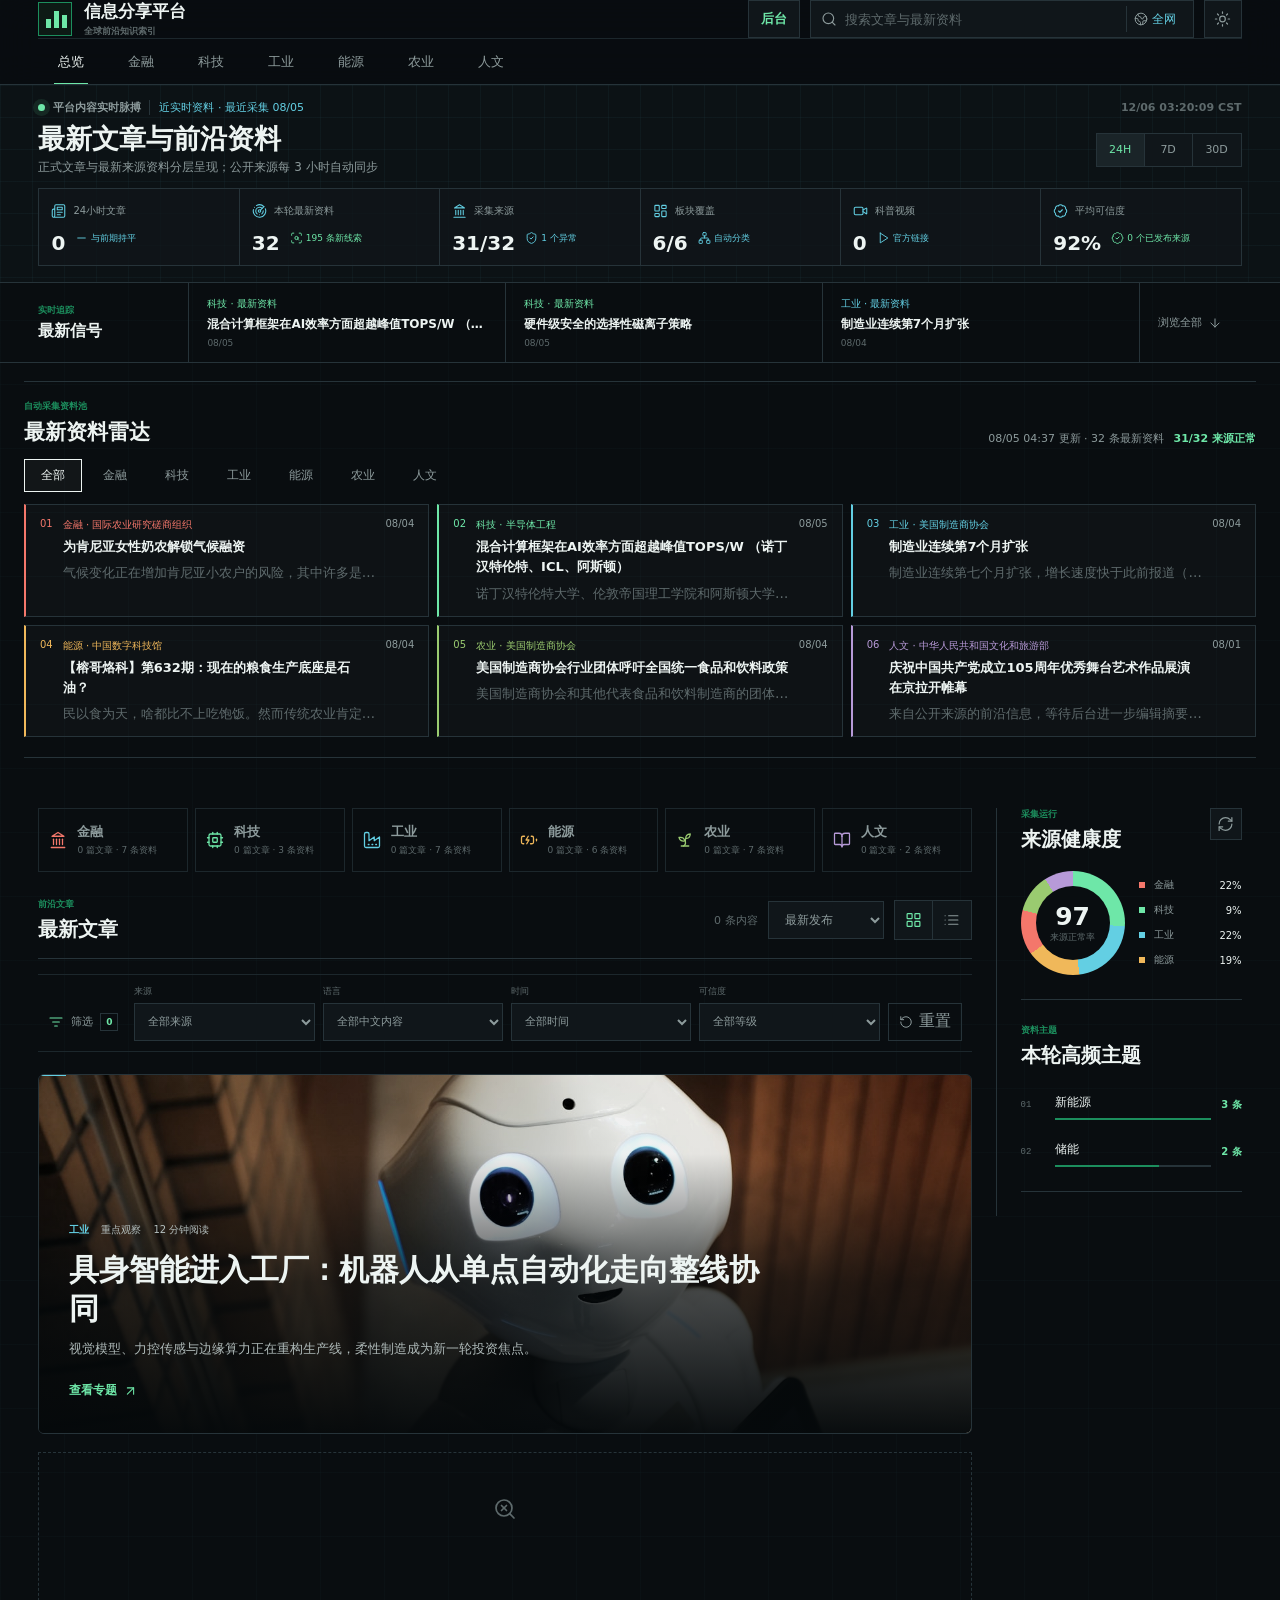
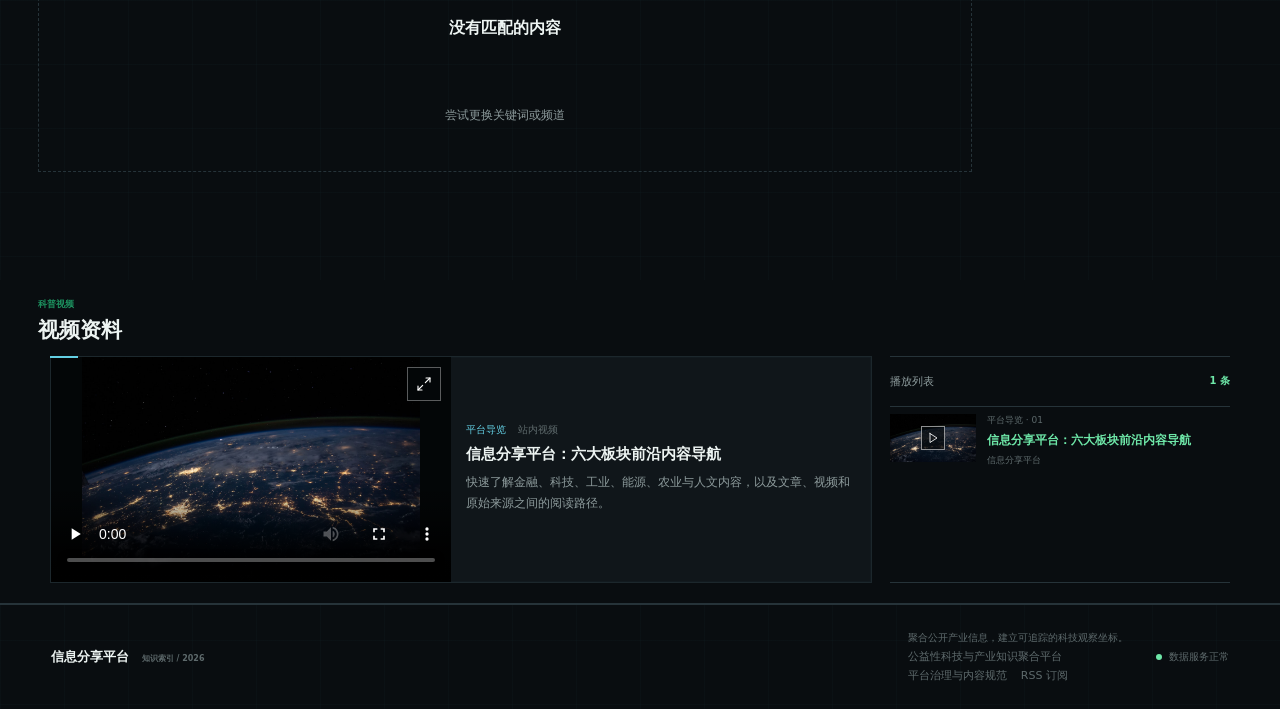
==== commit 8482c69b: "Enforce editorial quality on automatic content" ====
--- a/index.html
+++ b/index.html
@@ -24,8 +24,8 @@
   <script src="cloud-config.js" defer></script>
   <script src="assets/vendor/supabase-2.111.0.min.js" defer></script>
   <script src="cloud.js" defer></script>
-  <script src="content-service.js?v=12" defer></script>
-  <script src="intelligence-service.js?v=1" defer></script>
+  <script src="content-service.js?v=13" defer></script>
+  <script src="intelligence-service.js?v=2" defer></script>
   <script src="assets/vendor/lucide-0.468.0.min.js" defer></script>
   <script src="assets/vendor/hls-1.6.13.min.js" defer></script>
   <script src="pwa.js?v=3" defer></script>
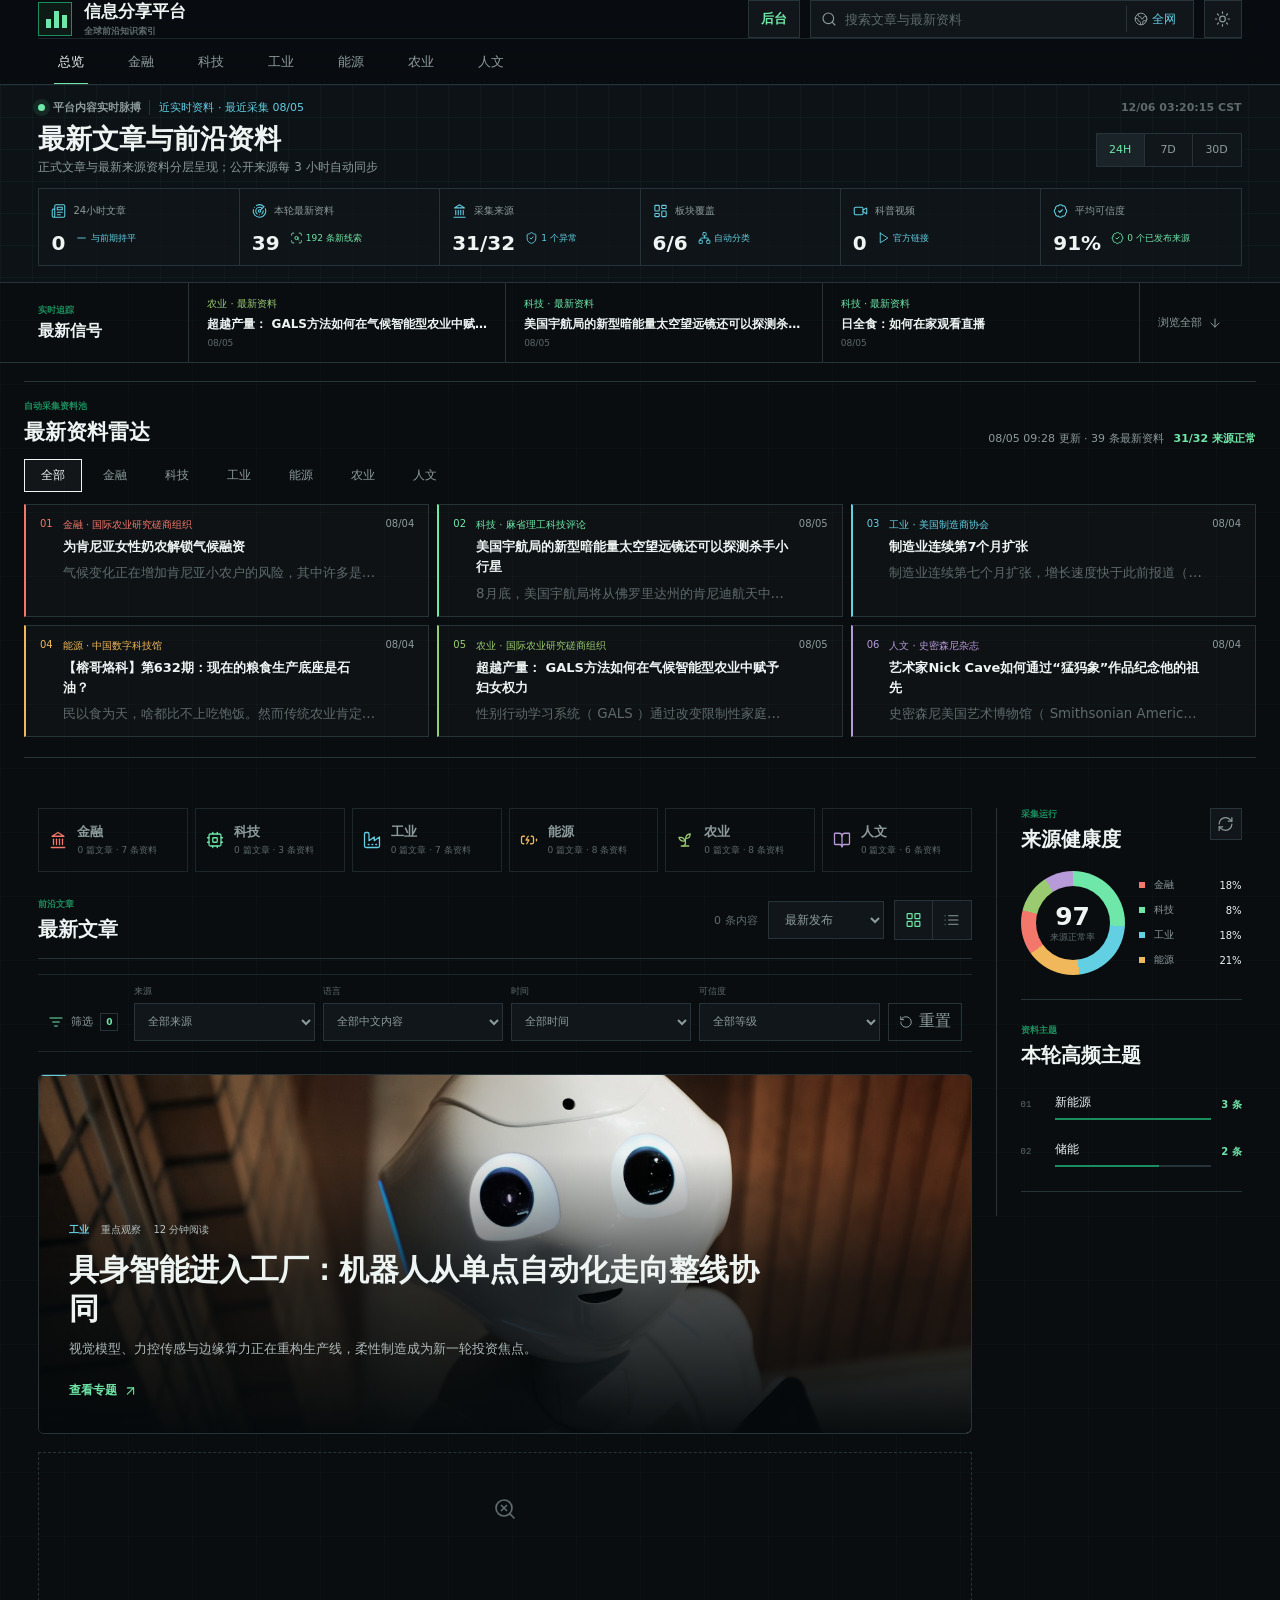
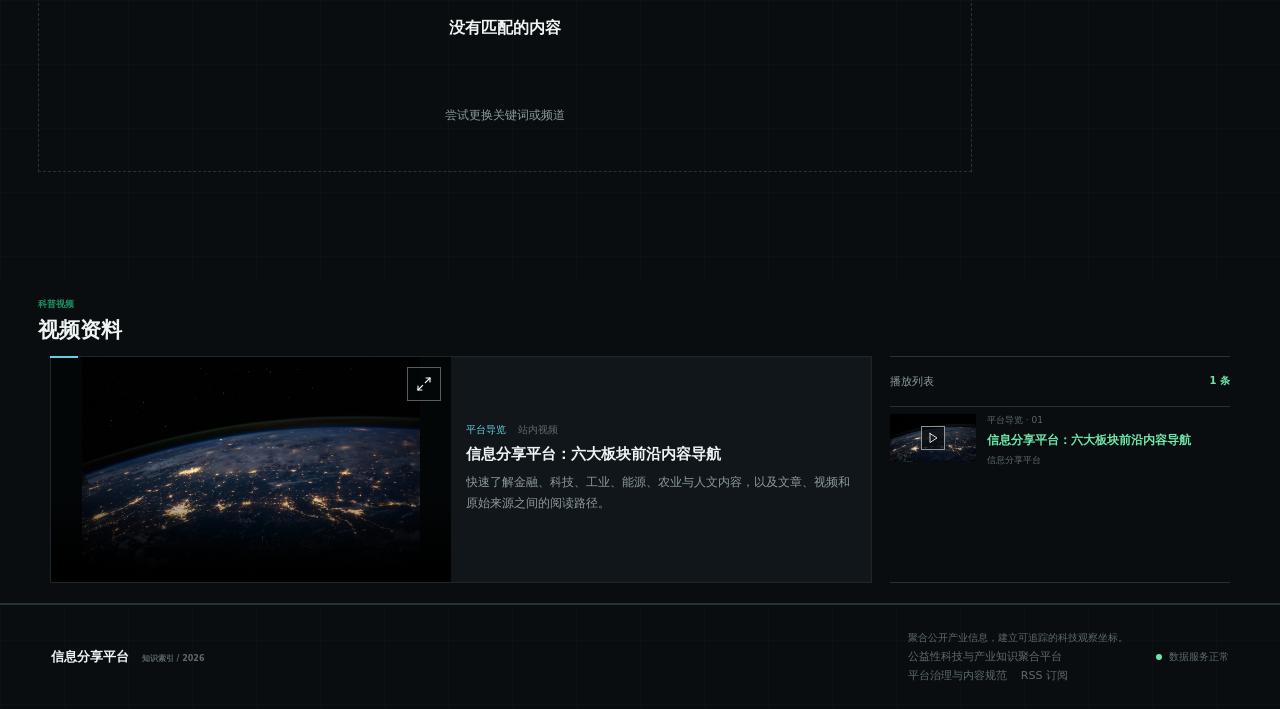
==== commit 5a69f769: "Refresh PWA data cache after classification updates" ====
--- a/index.html
+++ b/index.html
@@ -25,10 +25,10 @@
   <script src="assets/vendor/supabase-2.111.0.min.js" defer></script>
   <script src="cloud.js" defer></script>
   <script src="content-service.js?v=13" defer></script>
-  <script src="intelligence-service.js?v=2" defer></script>
+  <script src="intelligence-service.js?v=3" defer></script>
   <script src="assets/vendor/lucide-0.468.0.min.js" defer></script>
   <script src="assets/vendor/hls-1.6.13.min.js" defer></script>
-  <script src="pwa.js?v=3" defer></script>
+  <script src="pwa.js?v=4" defer></script>
   <script src="app.js?v=16" defer></script>
   <script id="siteStructuredData" type="application/ld+json">{"@context":"https://schema.org","@type":"WebSite","name":"信息分享平台","url":"https://gzxkjpt.eu.org/"}</script>
 </head>
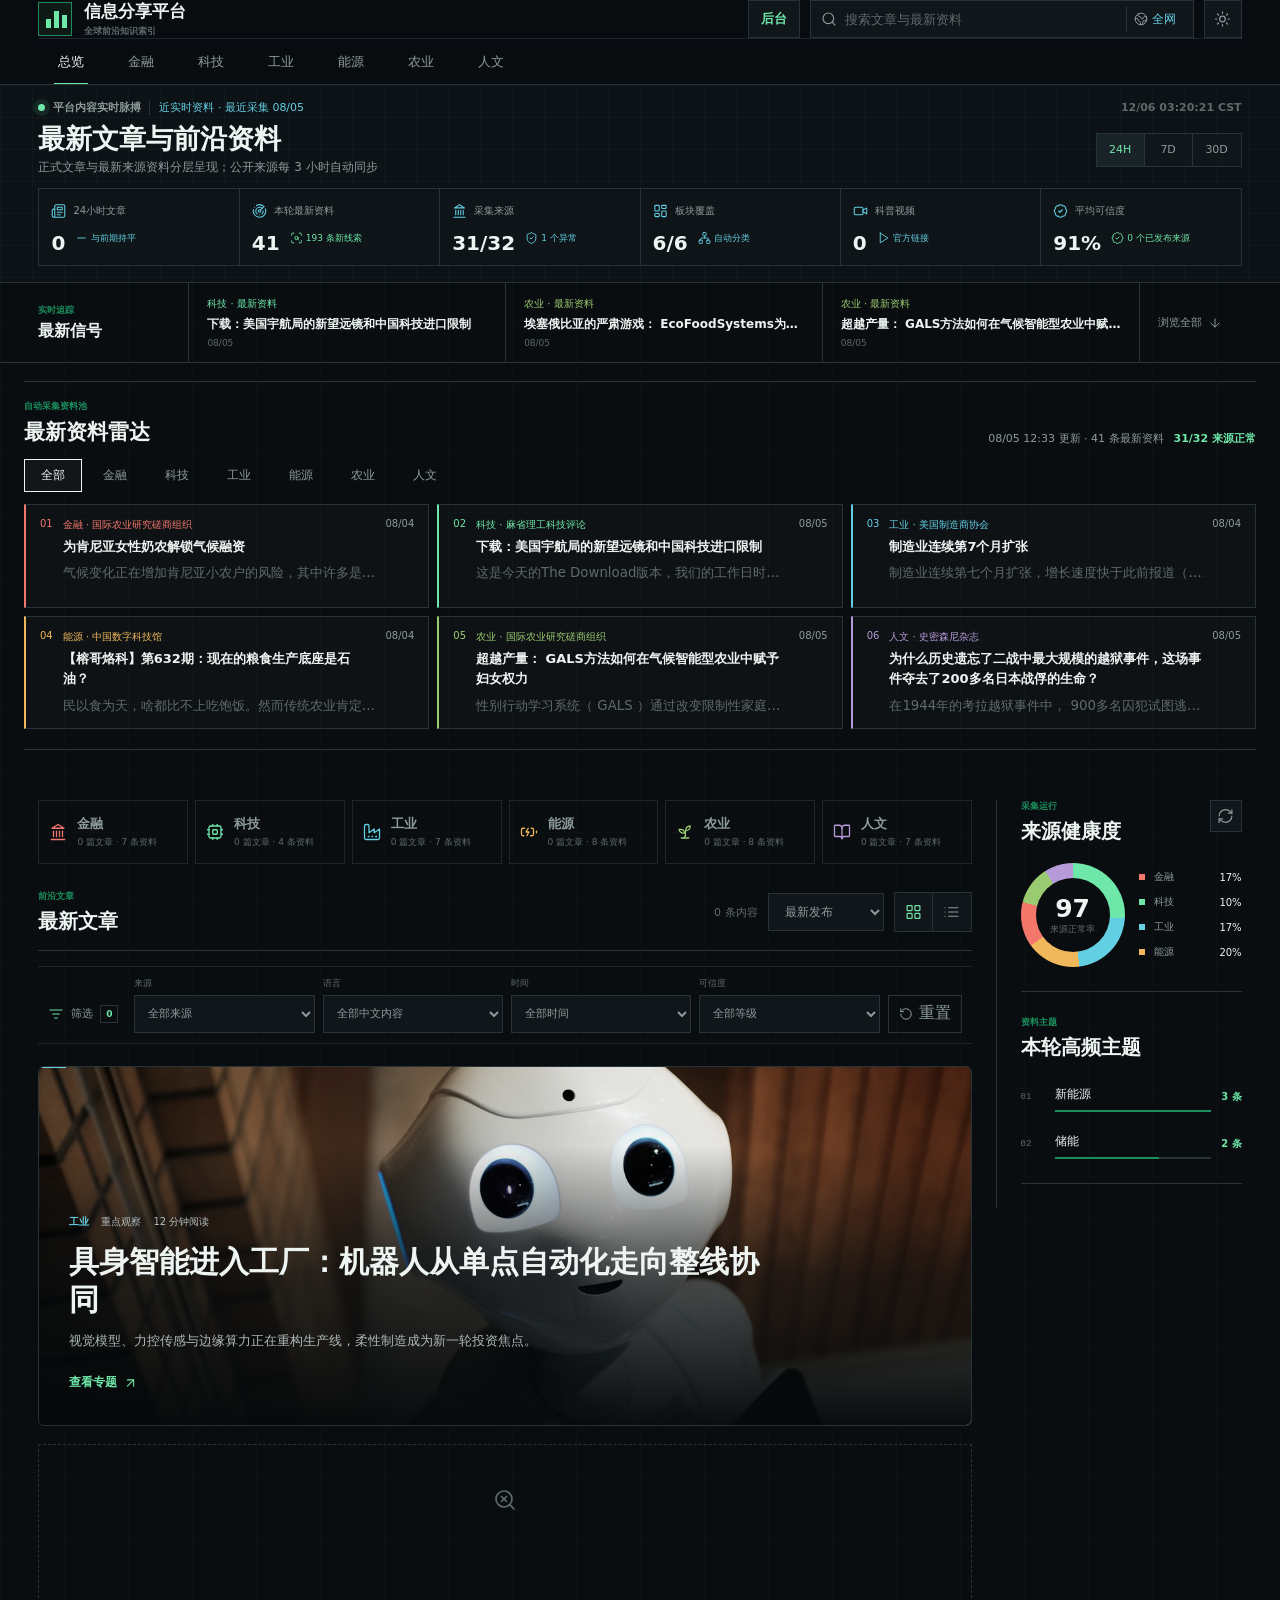
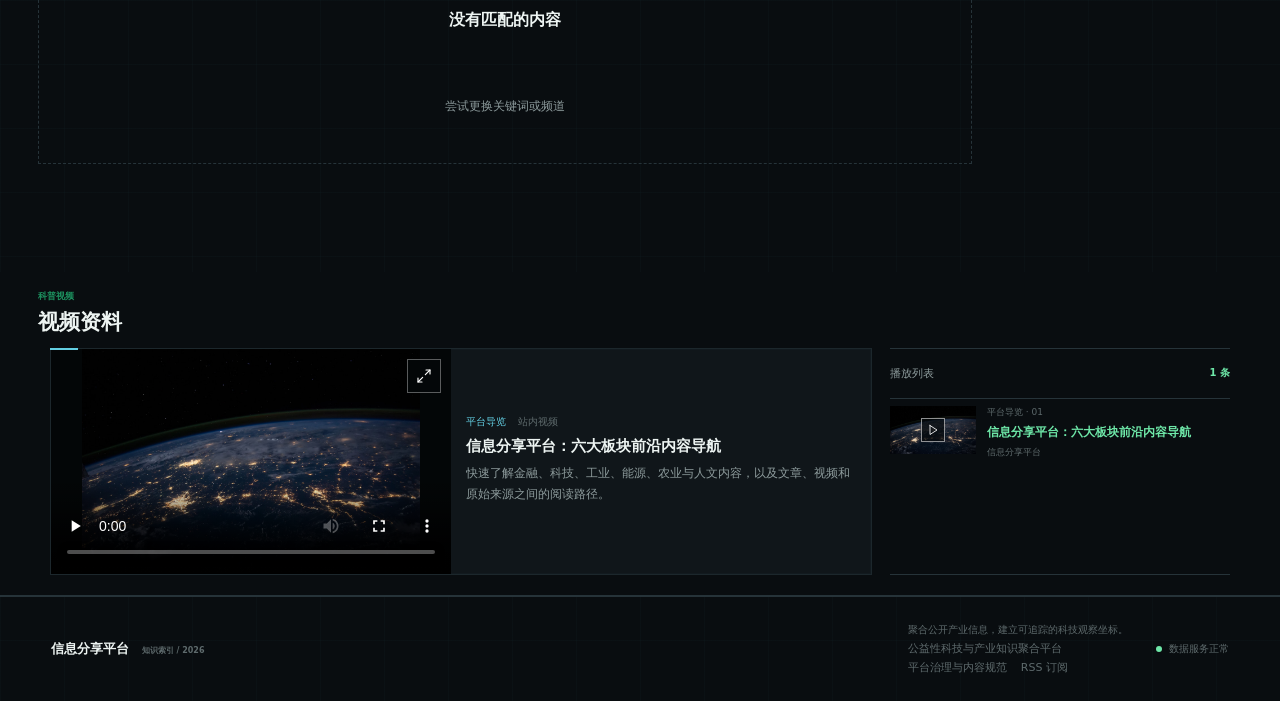
==== commit 98590b0b: "Fix missing intelligence service in Pages build" ====
--- a/index.html
+++ b/index.html
@@ -25,7 +25,7 @@
   <script src="assets/vendor/supabase-2.111.0.min.js" defer></script>
   <script src="cloud.js" defer></script>
   <script src="content-service.js?v=13" defer></script>
-  <script src="intelligence-service.js?v=3" defer></script>
+  <script src="intelligence-service.js?v=4" defer></script>
   <script src="assets/vendor/lucide-0.468.0.min.js" defer></script>
   <script src="assets/vendor/hls-1.6.13.min.js" defer></script>
   <script src="pwa.js?v=4" defer></script>
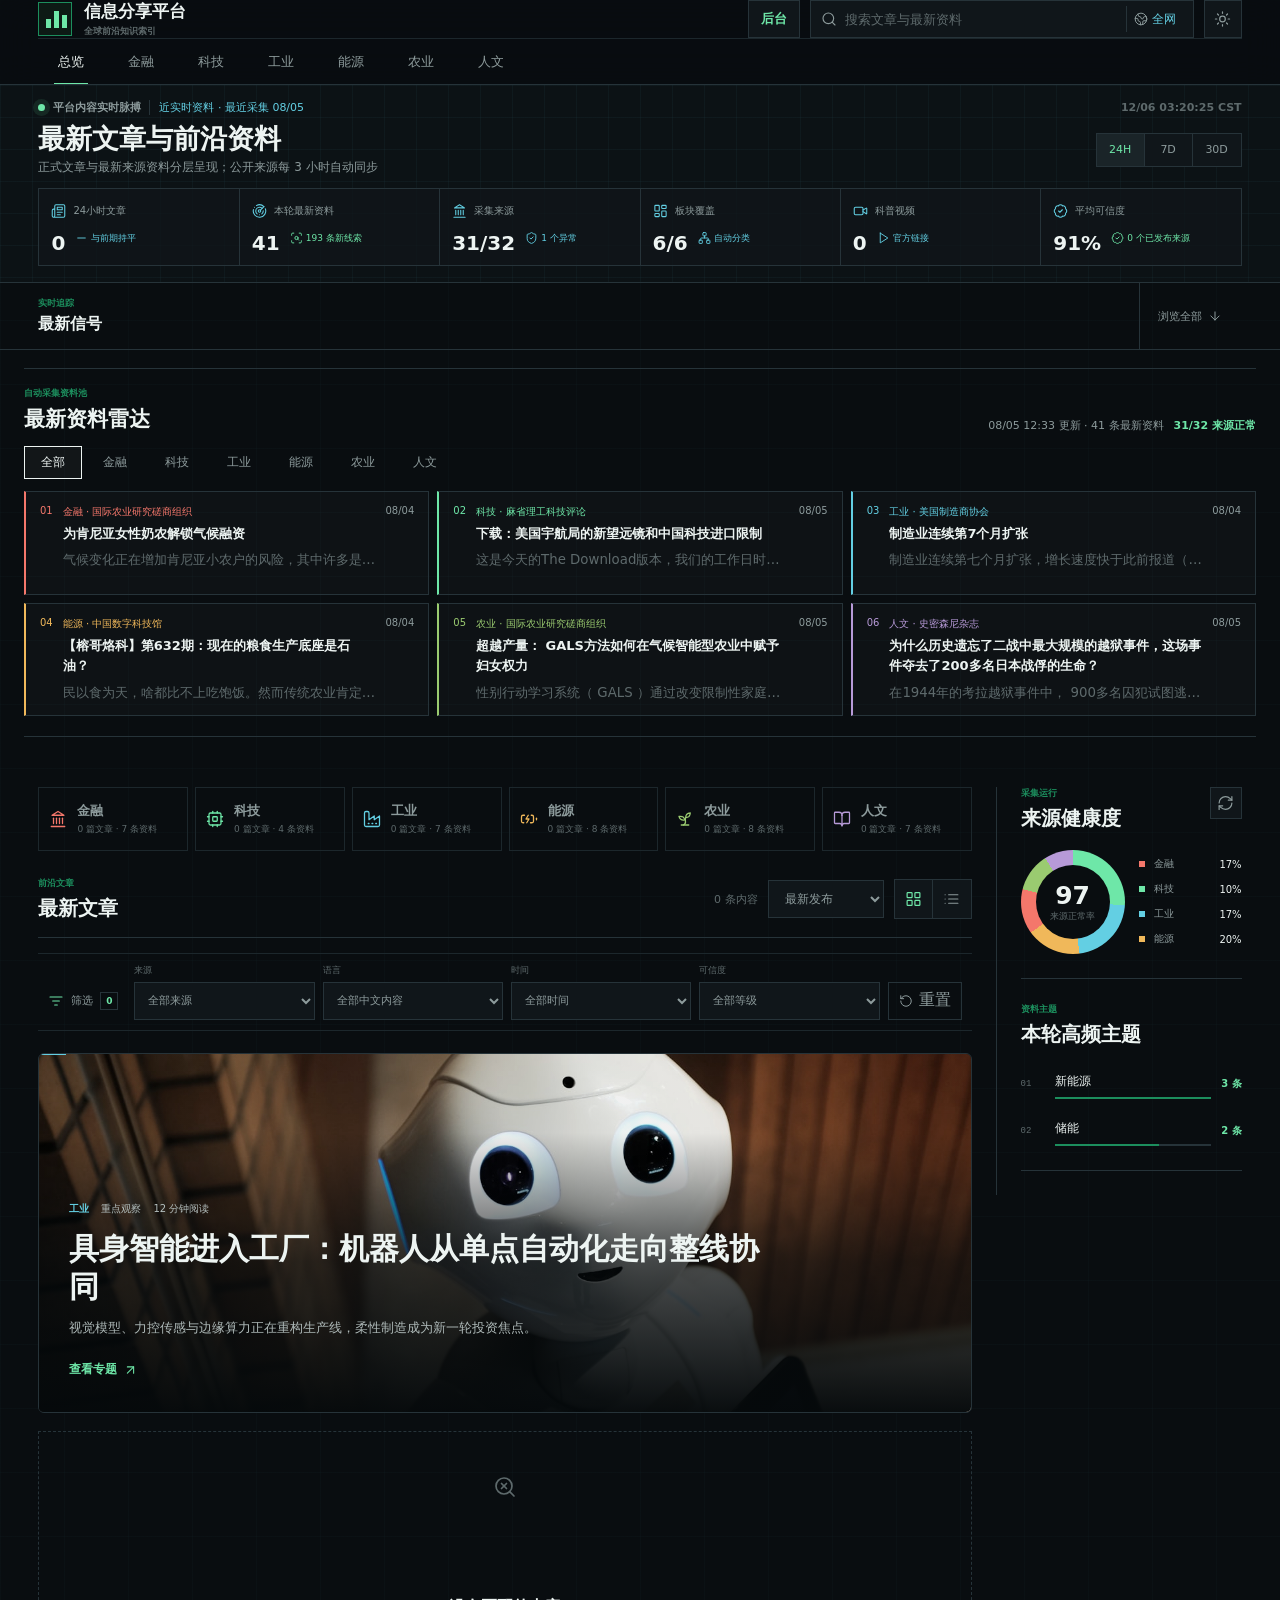
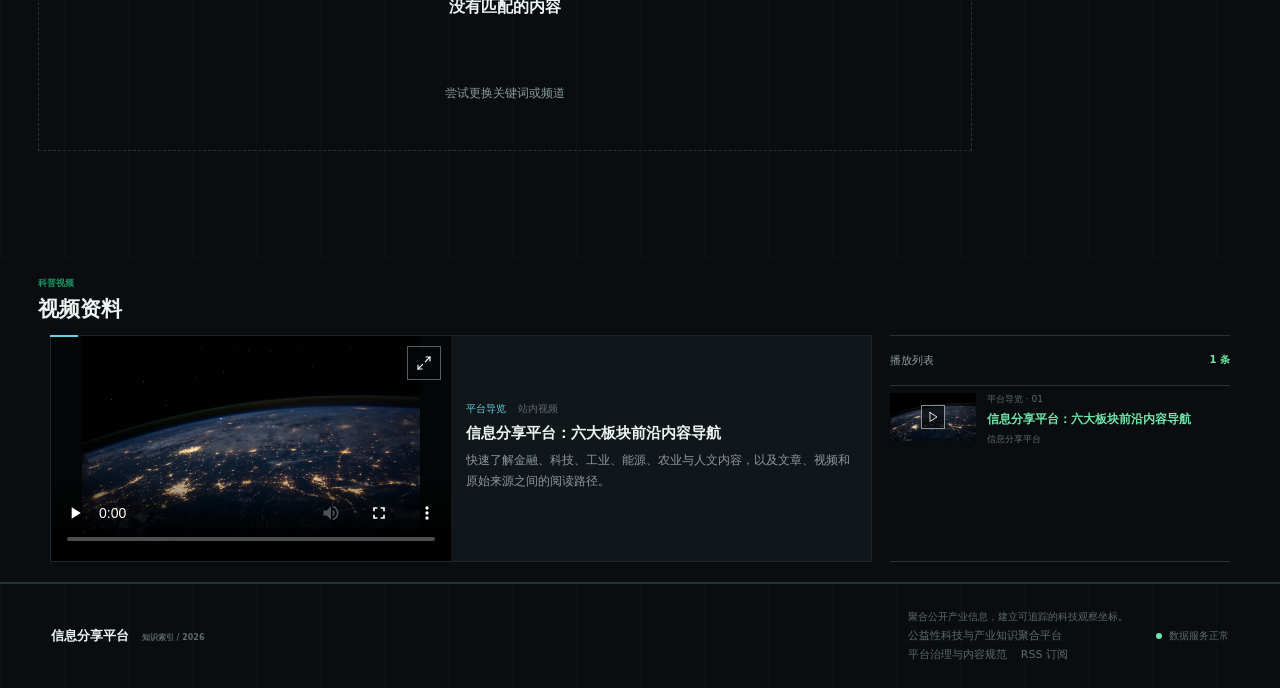
==== commit e07923c2: "Route latest signals to site articles" ====
--- a/index.html
+++ b/index.html
@@ -29,7 +29,7 @@
   <script src="assets/vendor/lucide-0.468.0.min.js" defer></script>
   <script src="assets/vendor/hls-1.6.13.min.js" defer></script>
   <script src="pwa.js?v=4" defer></script>
-  <script src="app.js?v=16" defer></script>
+  <script src="app.js?v=17" defer></script>
   <script id="siteStructuredData" type="application/ld+json">{"@context":"https://schema.org","@type":"WebSite","name":"信息分享平台","url":"https://gzxkjpt.eu.org/"}</script>
 </head>
 <body>
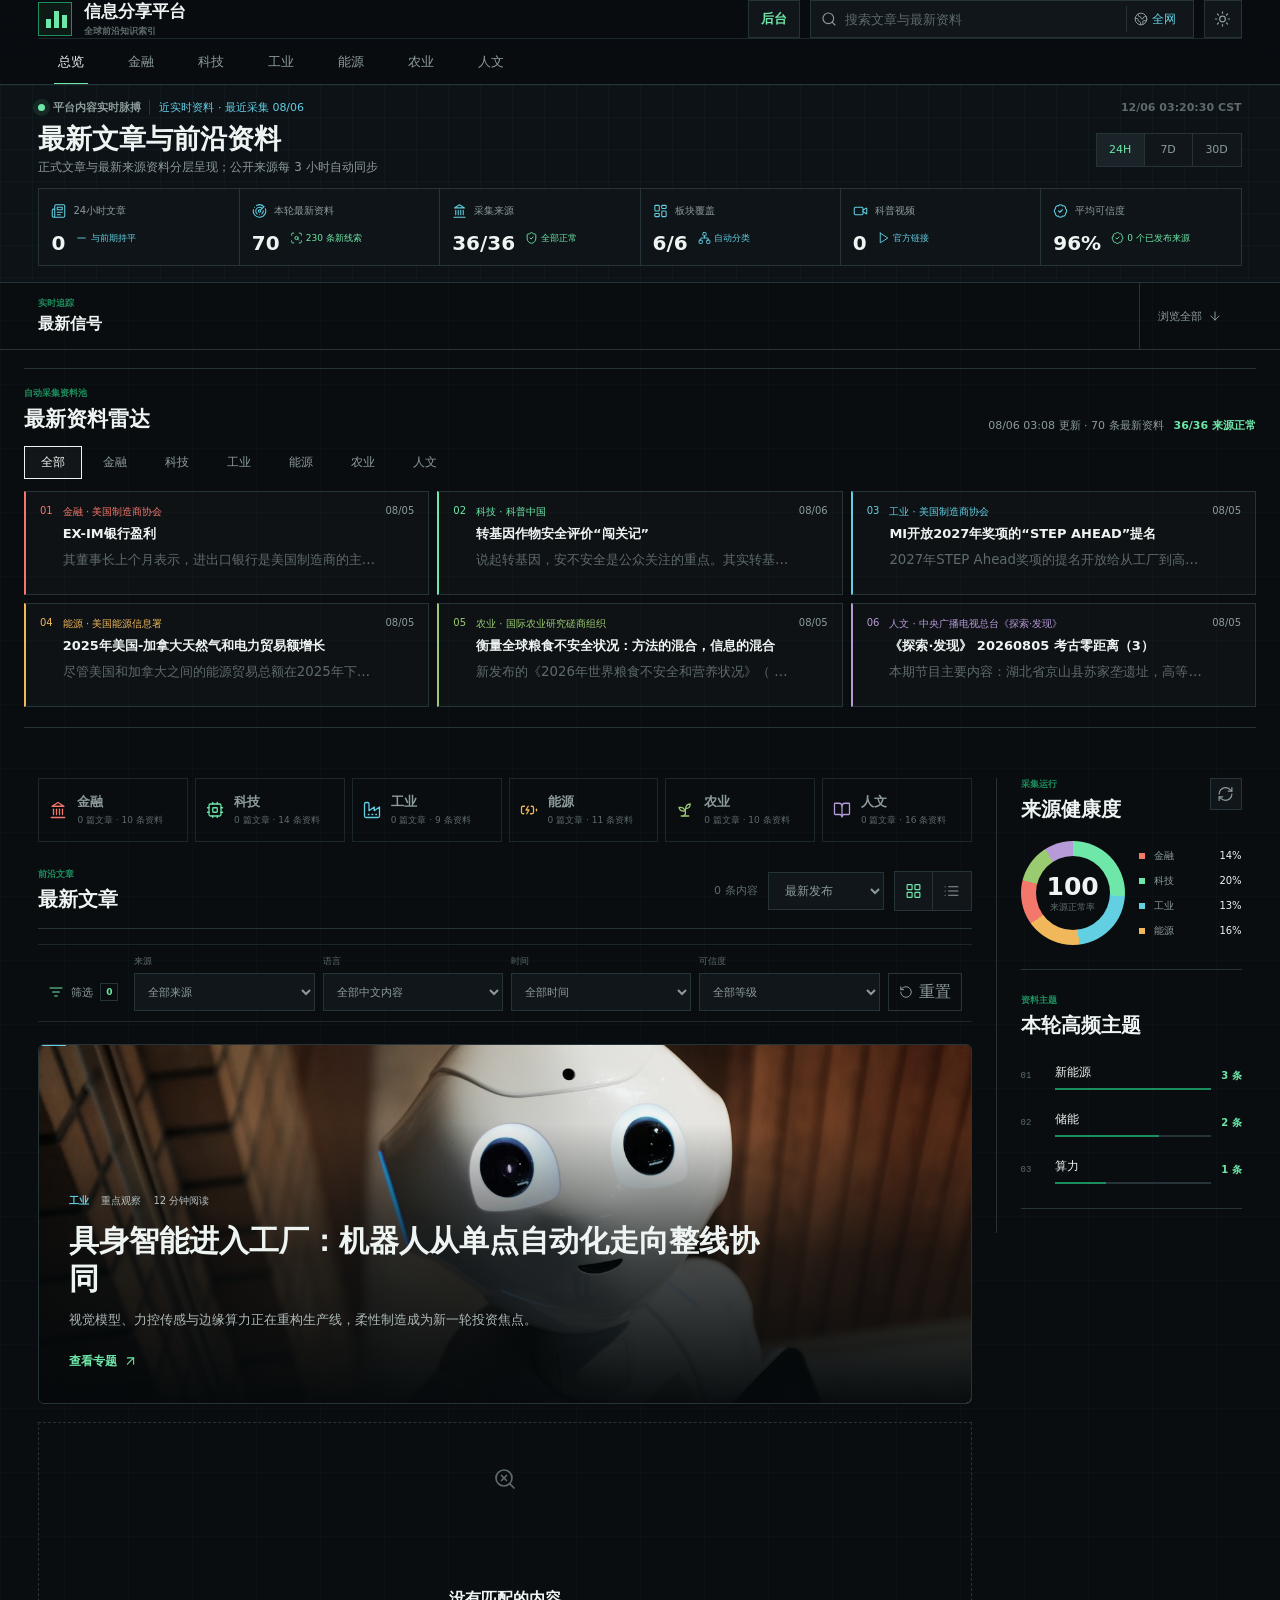
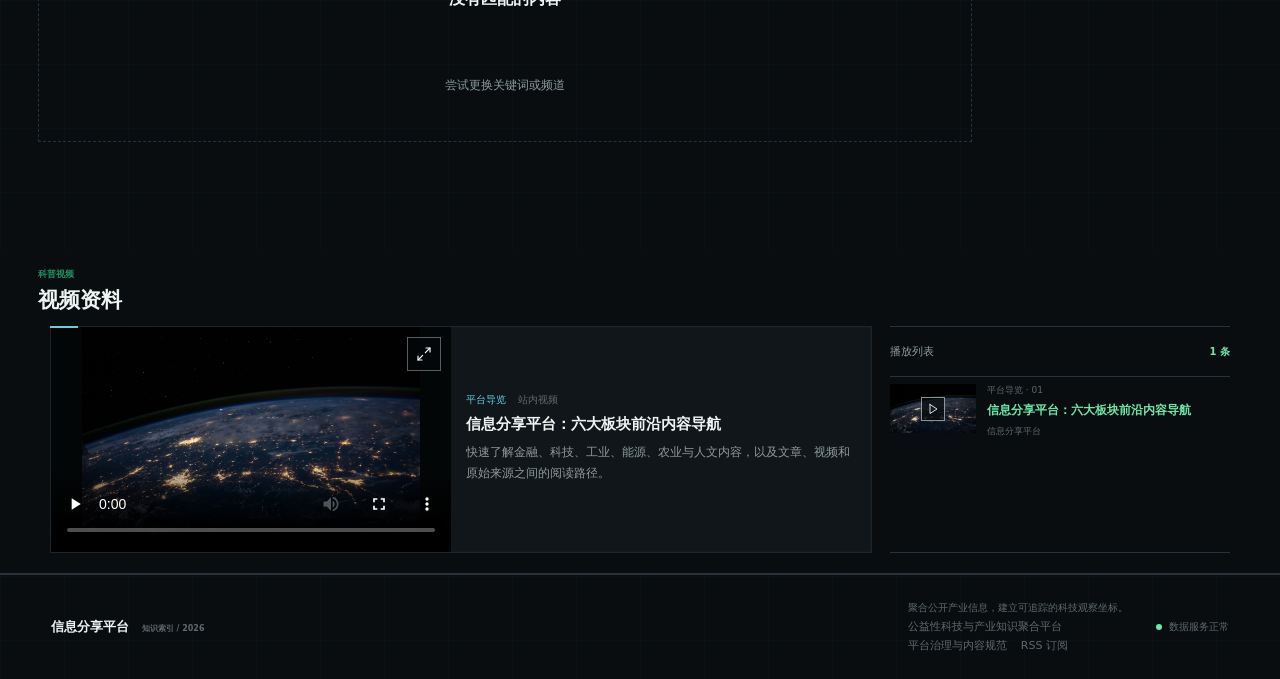
==== commit a46197a8: "feat: enforce daily article and video quotas" ====
--- a/index.html
+++ b/index.html
@@ -29,7 +29,7 @@
   <script src="assets/vendor/lucide-0.468.0.min.js" defer></script>
   <script src="assets/vendor/hls-1.6.13.min.js" defer></script>
   <script src="pwa.js?v=4" defer></script>
-  <script src="app.js?v=17" defer></script>
+  <script src="app.js?v=18" defer></script>
   <script id="siteStructuredData" type="application/ld+json">{"@context":"https://schema.org","@type":"WebSite","name":"信息分享平台","url":"https://gzxkjpt.eu.org/"}</script>
 </head>
 <body>
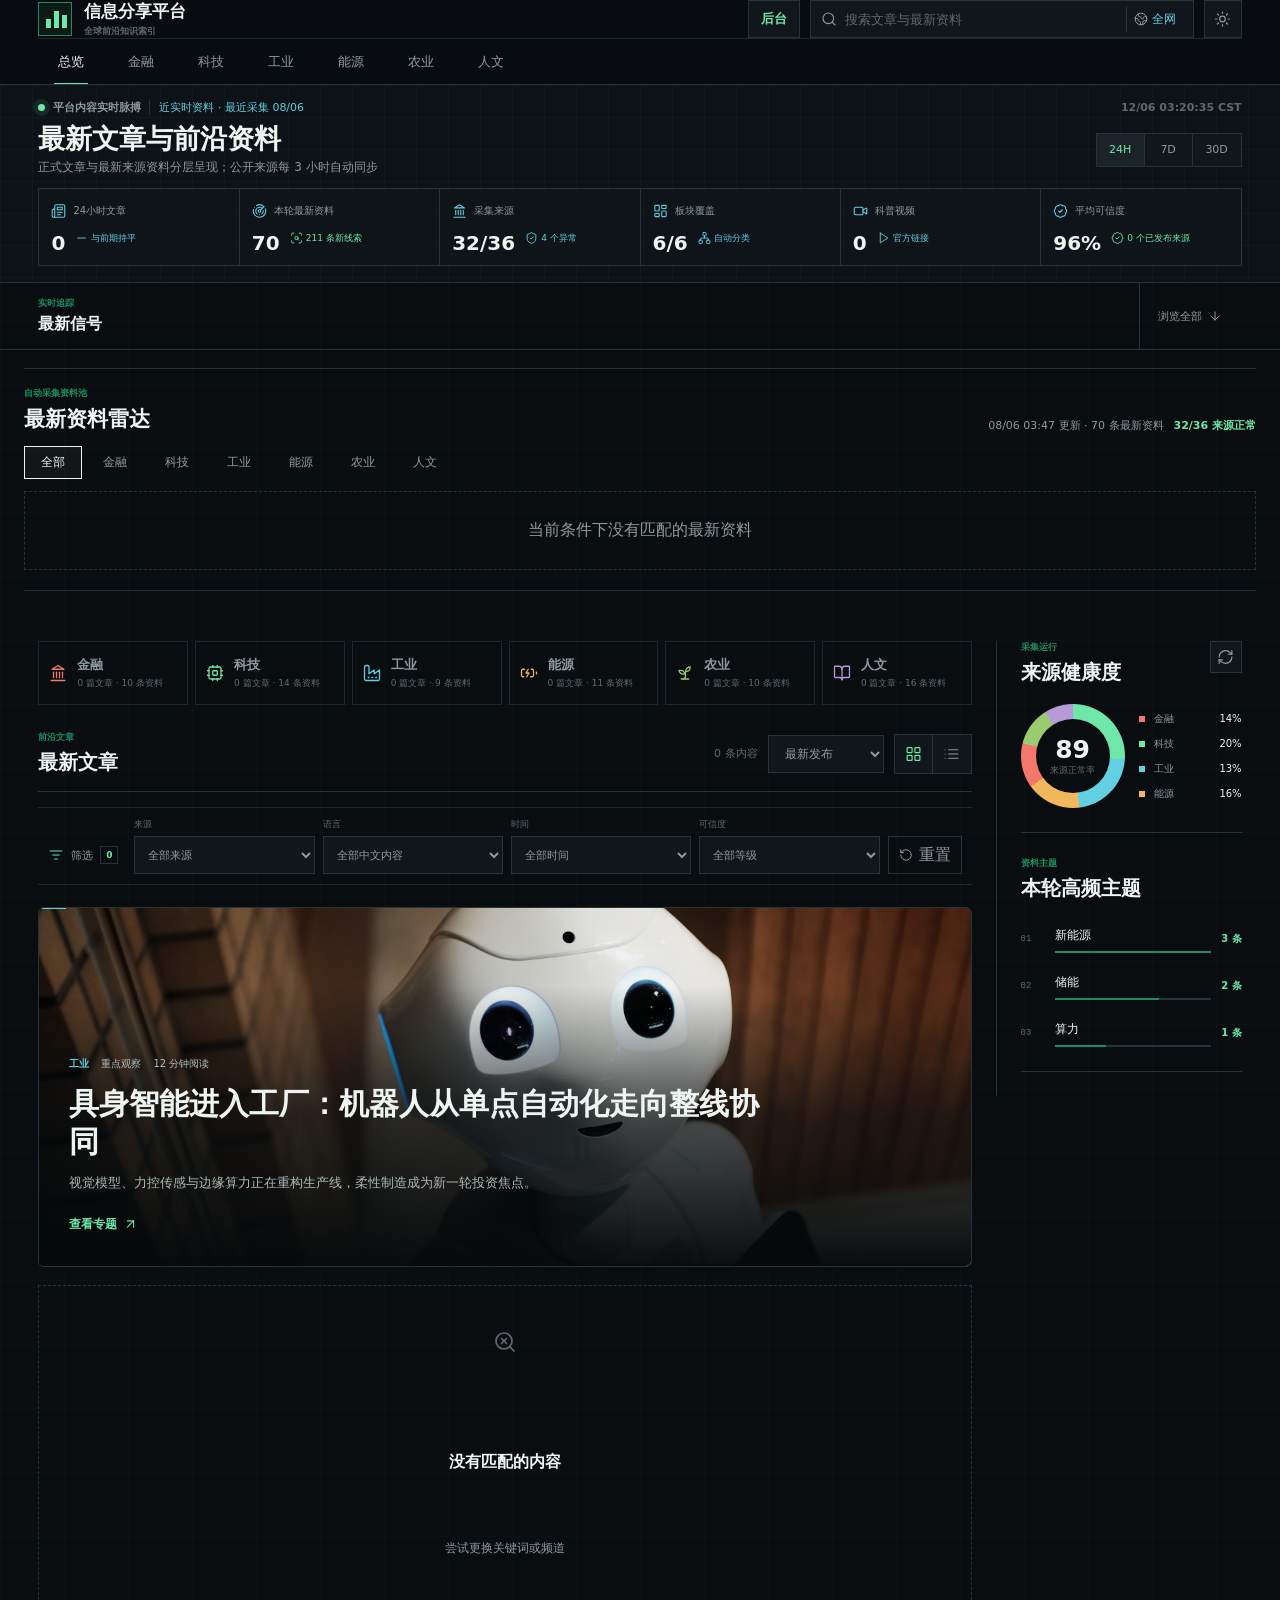
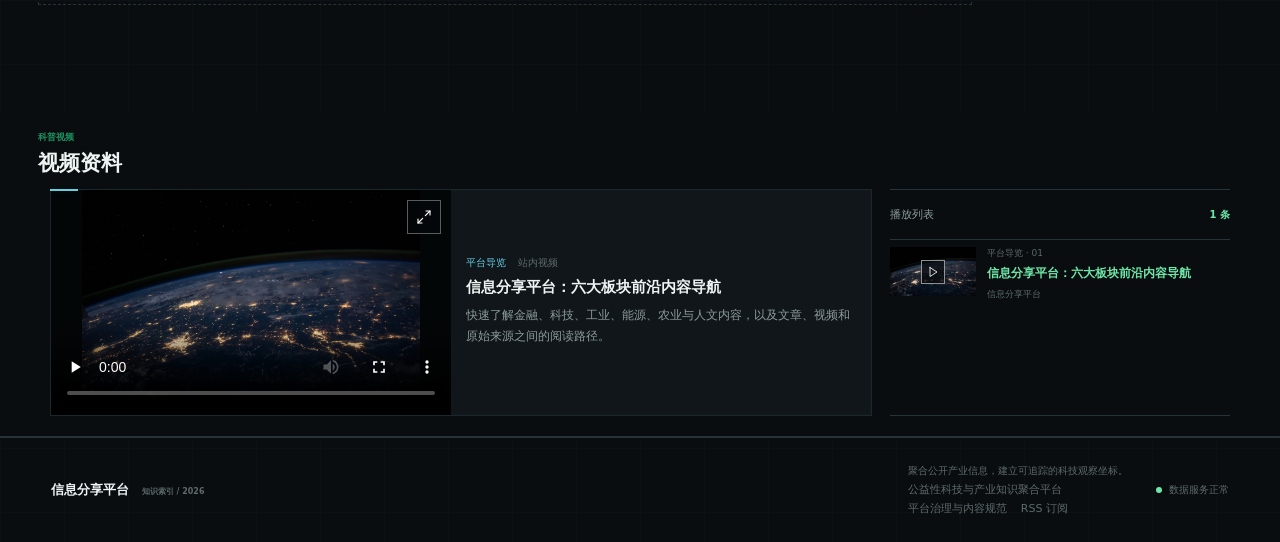
==== commit aabbf1d5: "fix: open intelligence radar items as articles" ====
--- a/index.html
+++ b/index.html
@@ -29,7 +29,7 @@
   <script src="assets/vendor/lucide-0.468.0.min.js" defer></script>
   <script src="assets/vendor/hls-1.6.13.min.js" defer></script>
   <script src="pwa.js?v=4" defer></script>
-  <script src="app.js?v=18" defer></script>
+  <script src="app.js?v=19" defer></script>
   <script id="siteStructuredData" type="application/ld+json">{"@context":"https://schema.org","@type":"WebSite","name":"信息分享平台","url":"https://gzxkjpt.eu.org/"}</script>
 </head>
 <body>
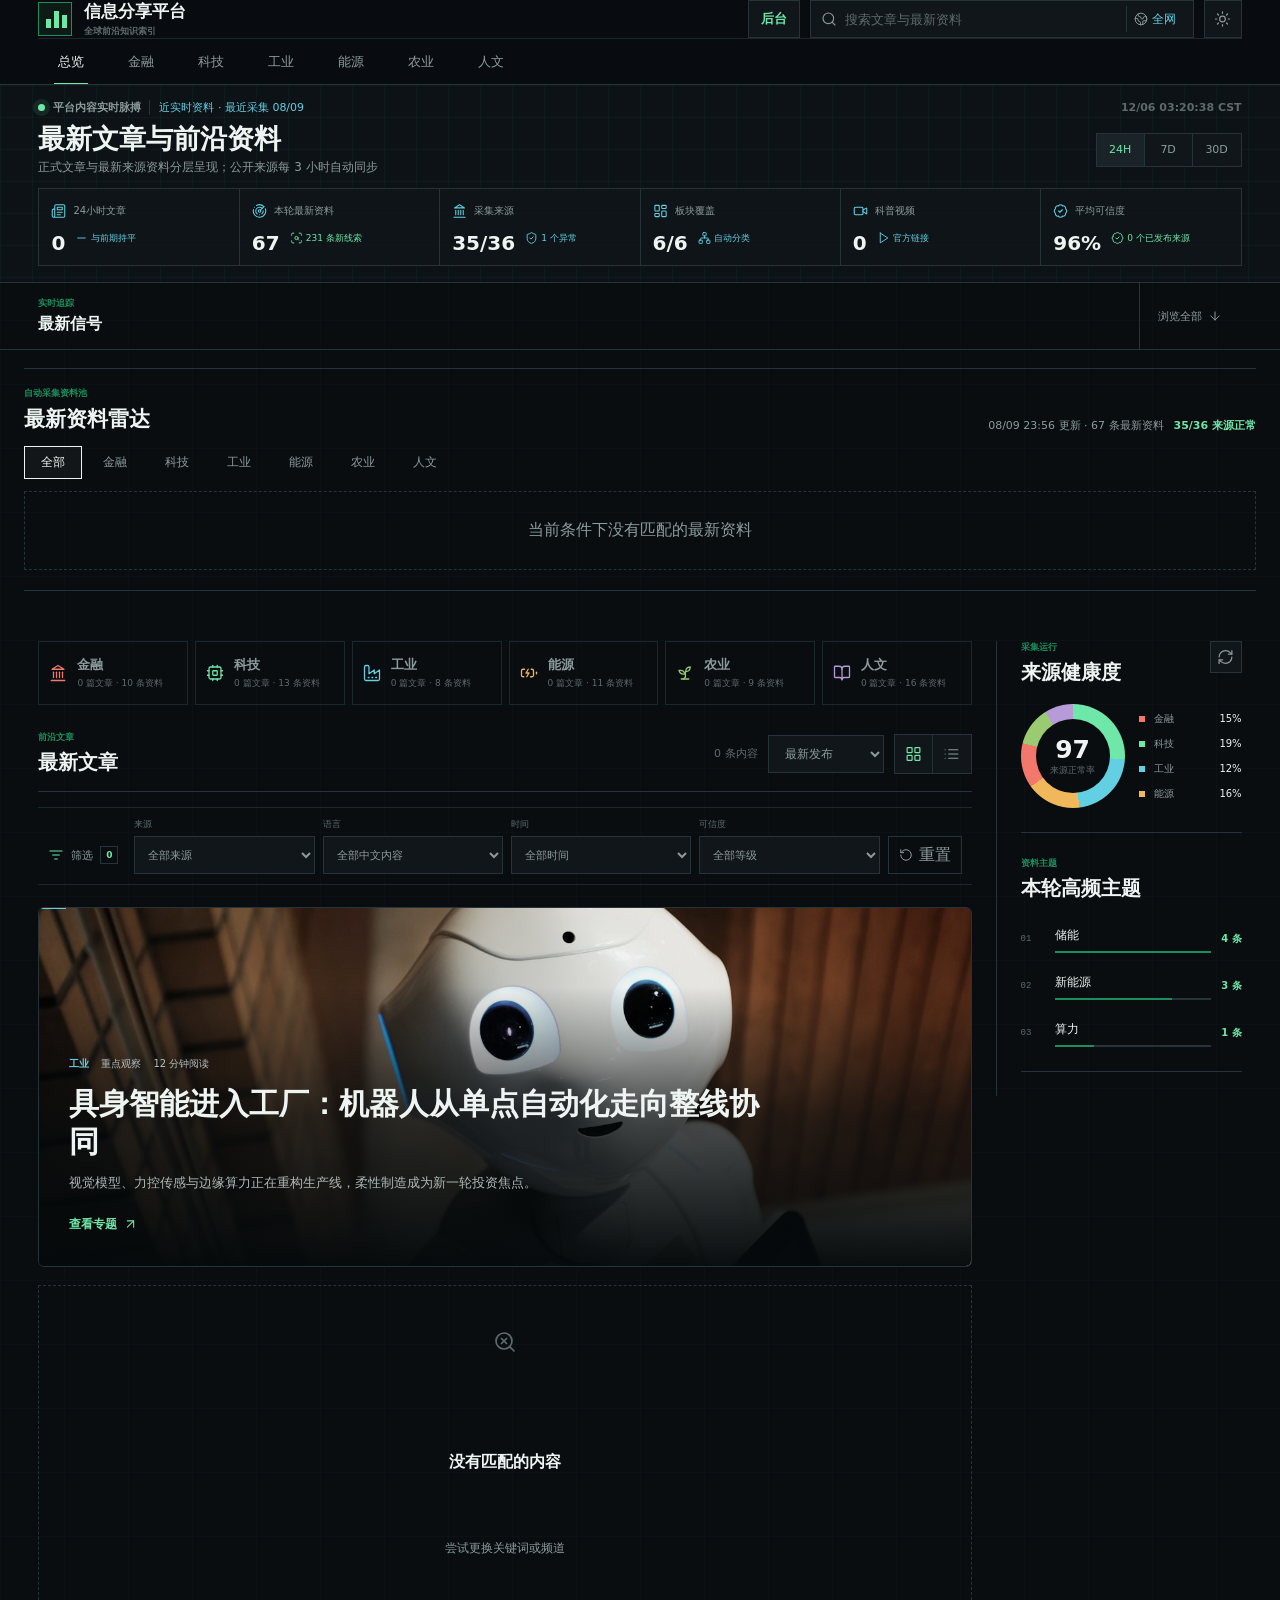
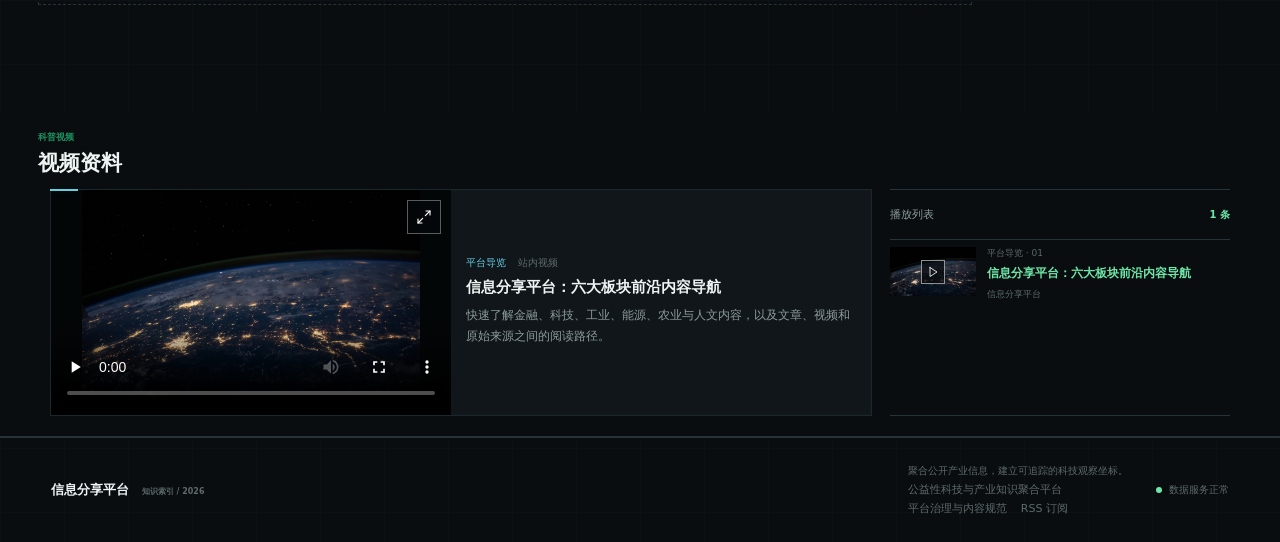
==== commit fd5b0ba9: "fix: show platform publication dates" ====
--- a/index.html
+++ b/index.html
@@ -29,7 +29,7 @@
   <script src="assets/vendor/lucide-0.468.0.min.js" defer></script>
   <script src="assets/vendor/hls-1.6.13.min.js" defer></script>
   <script src="pwa.js?v=4" defer></script>
-  <script src="app.js?v=19" defer></script>
+  <script src="app.js?v=20" defer></script>
   <script id="siteStructuredData" type="application/ld+json">{"@context":"https://schema.org","@type":"WebSite","name":"信息分享平台","url":"https://gzxkjpt.eu.org/"}</script>
 </head>
 <body>
